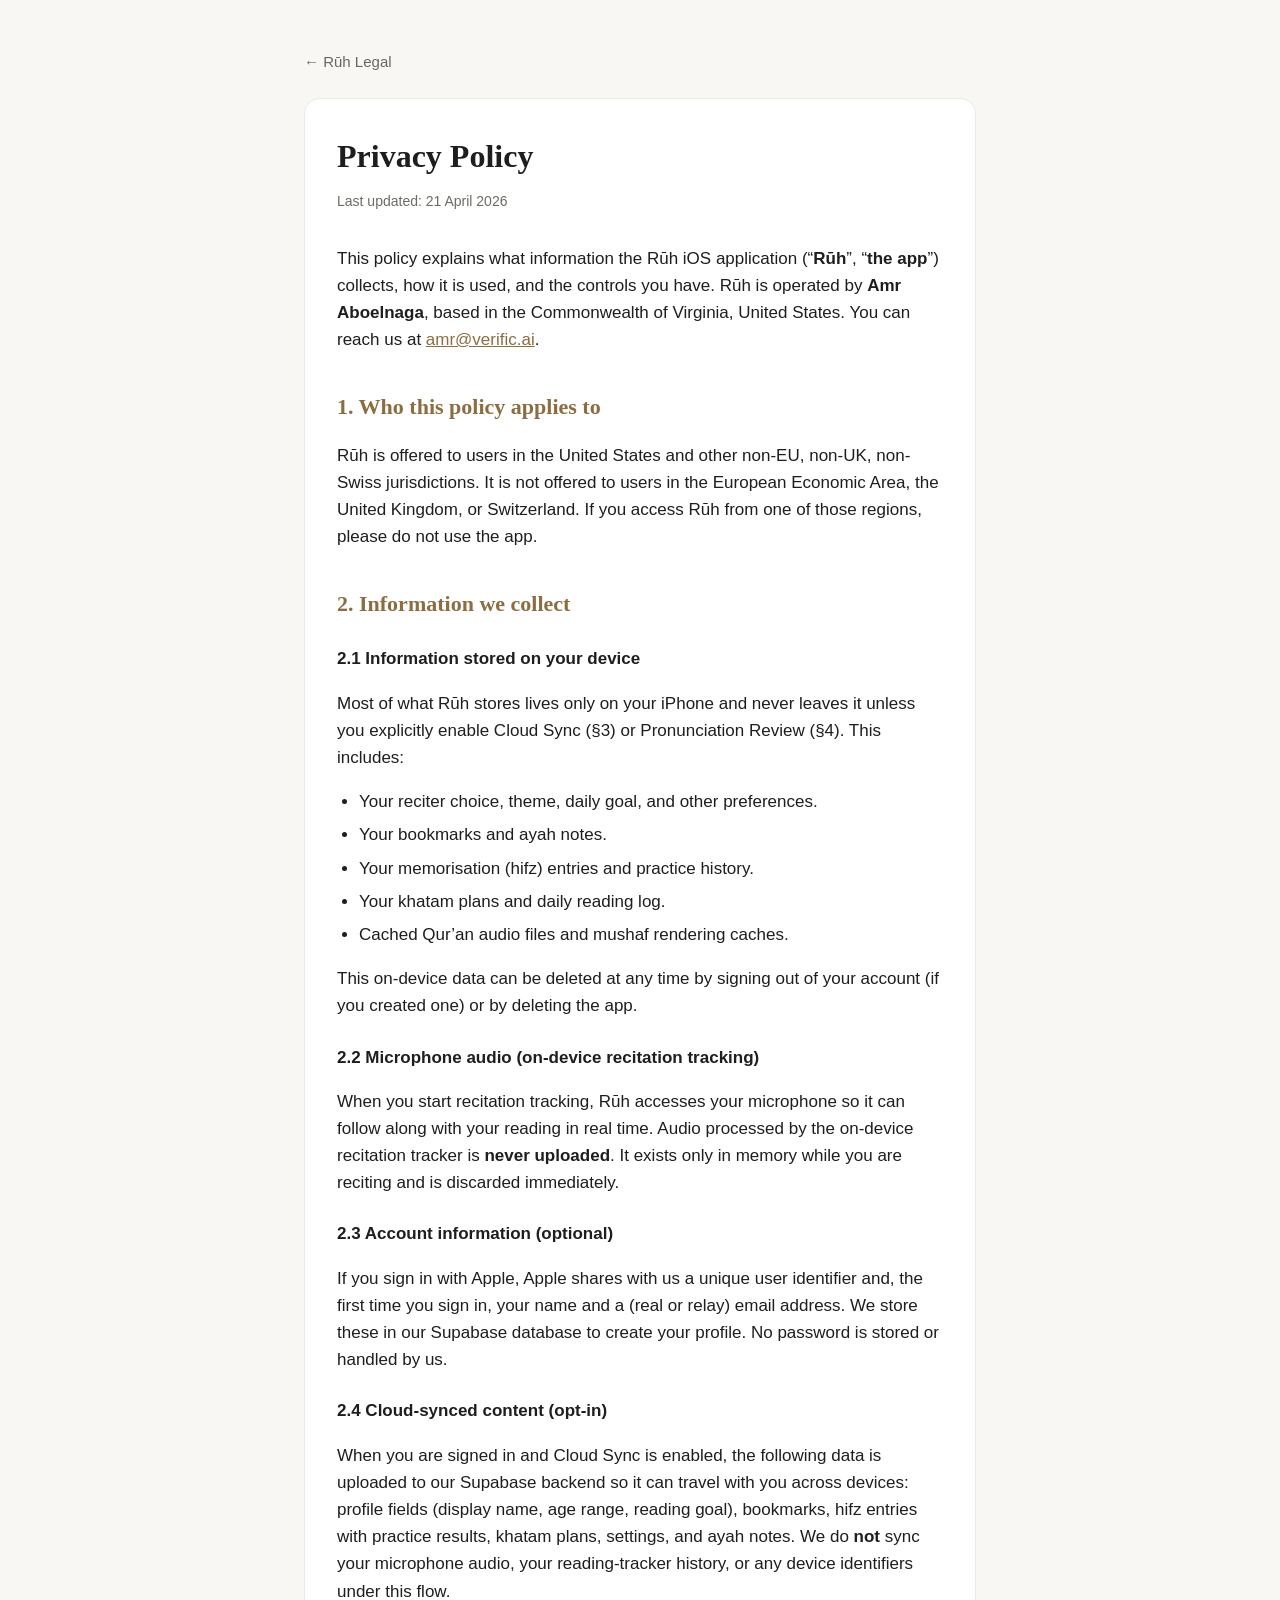
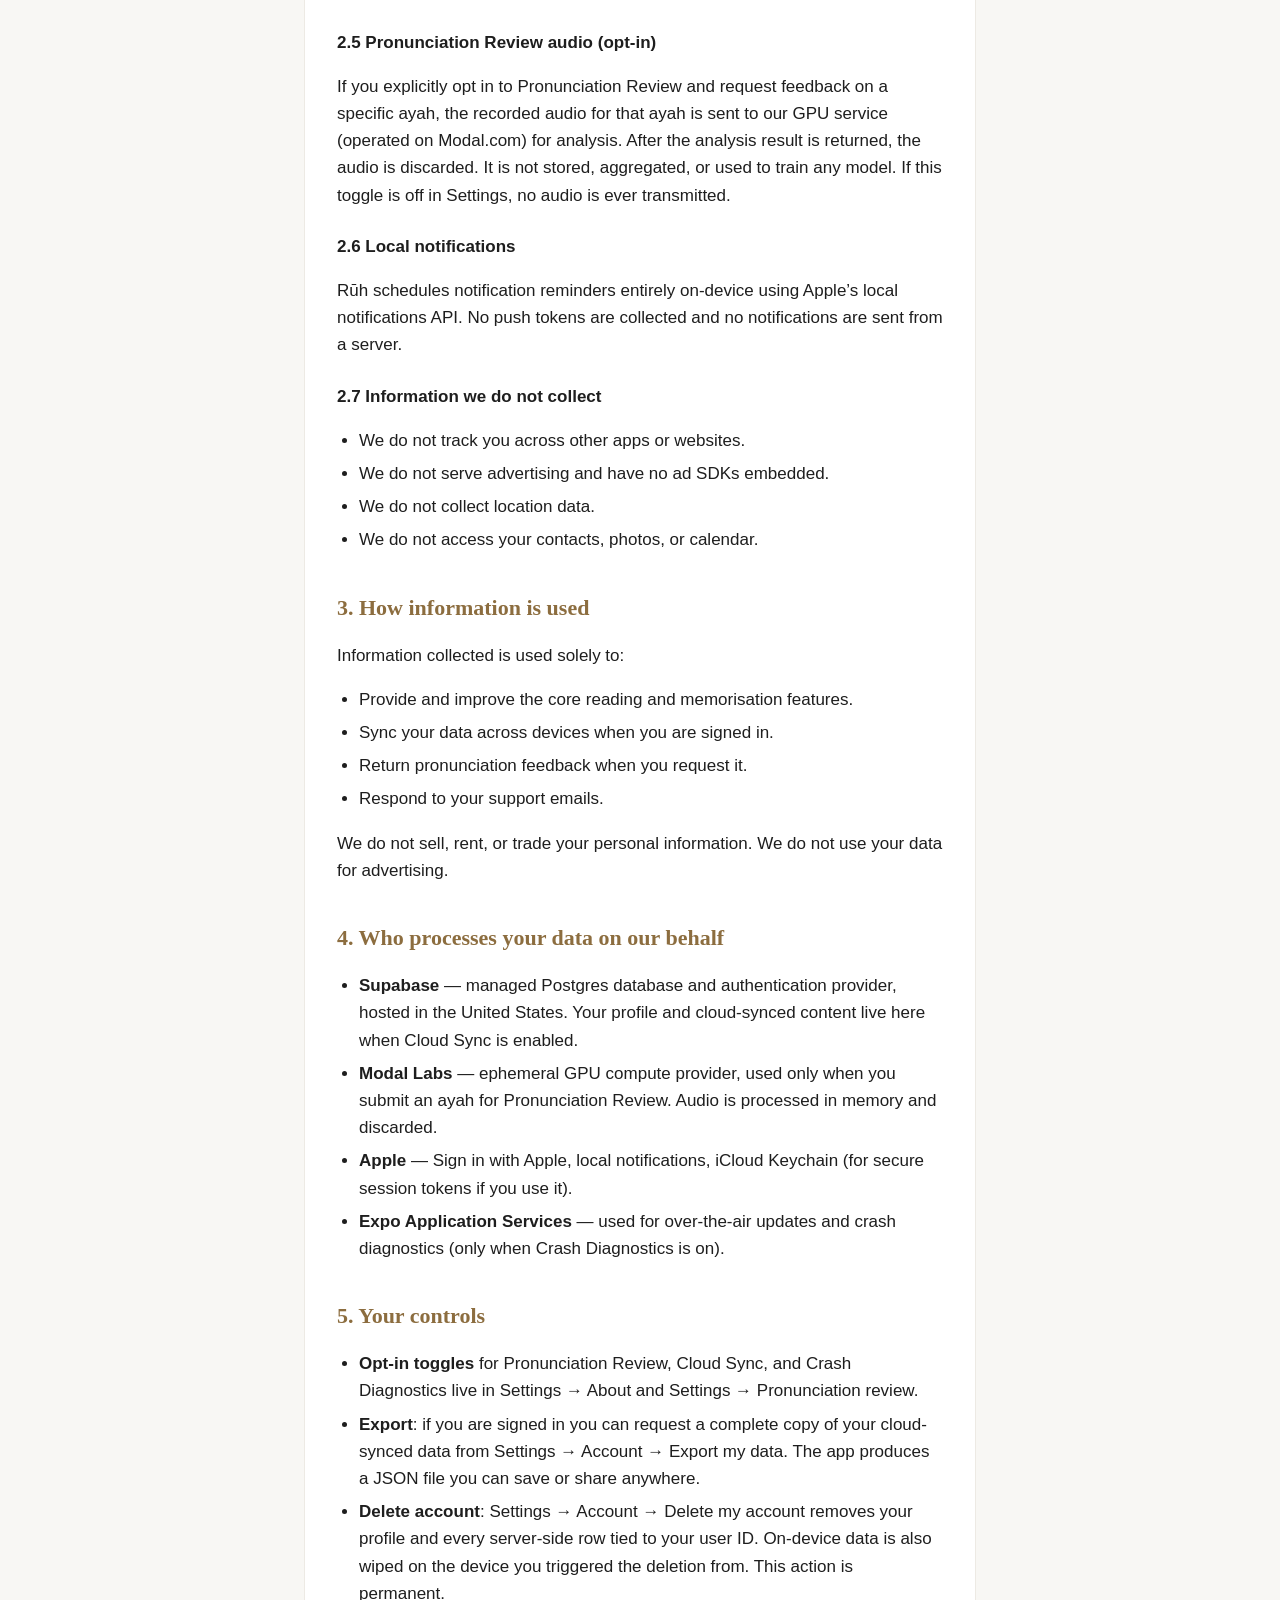
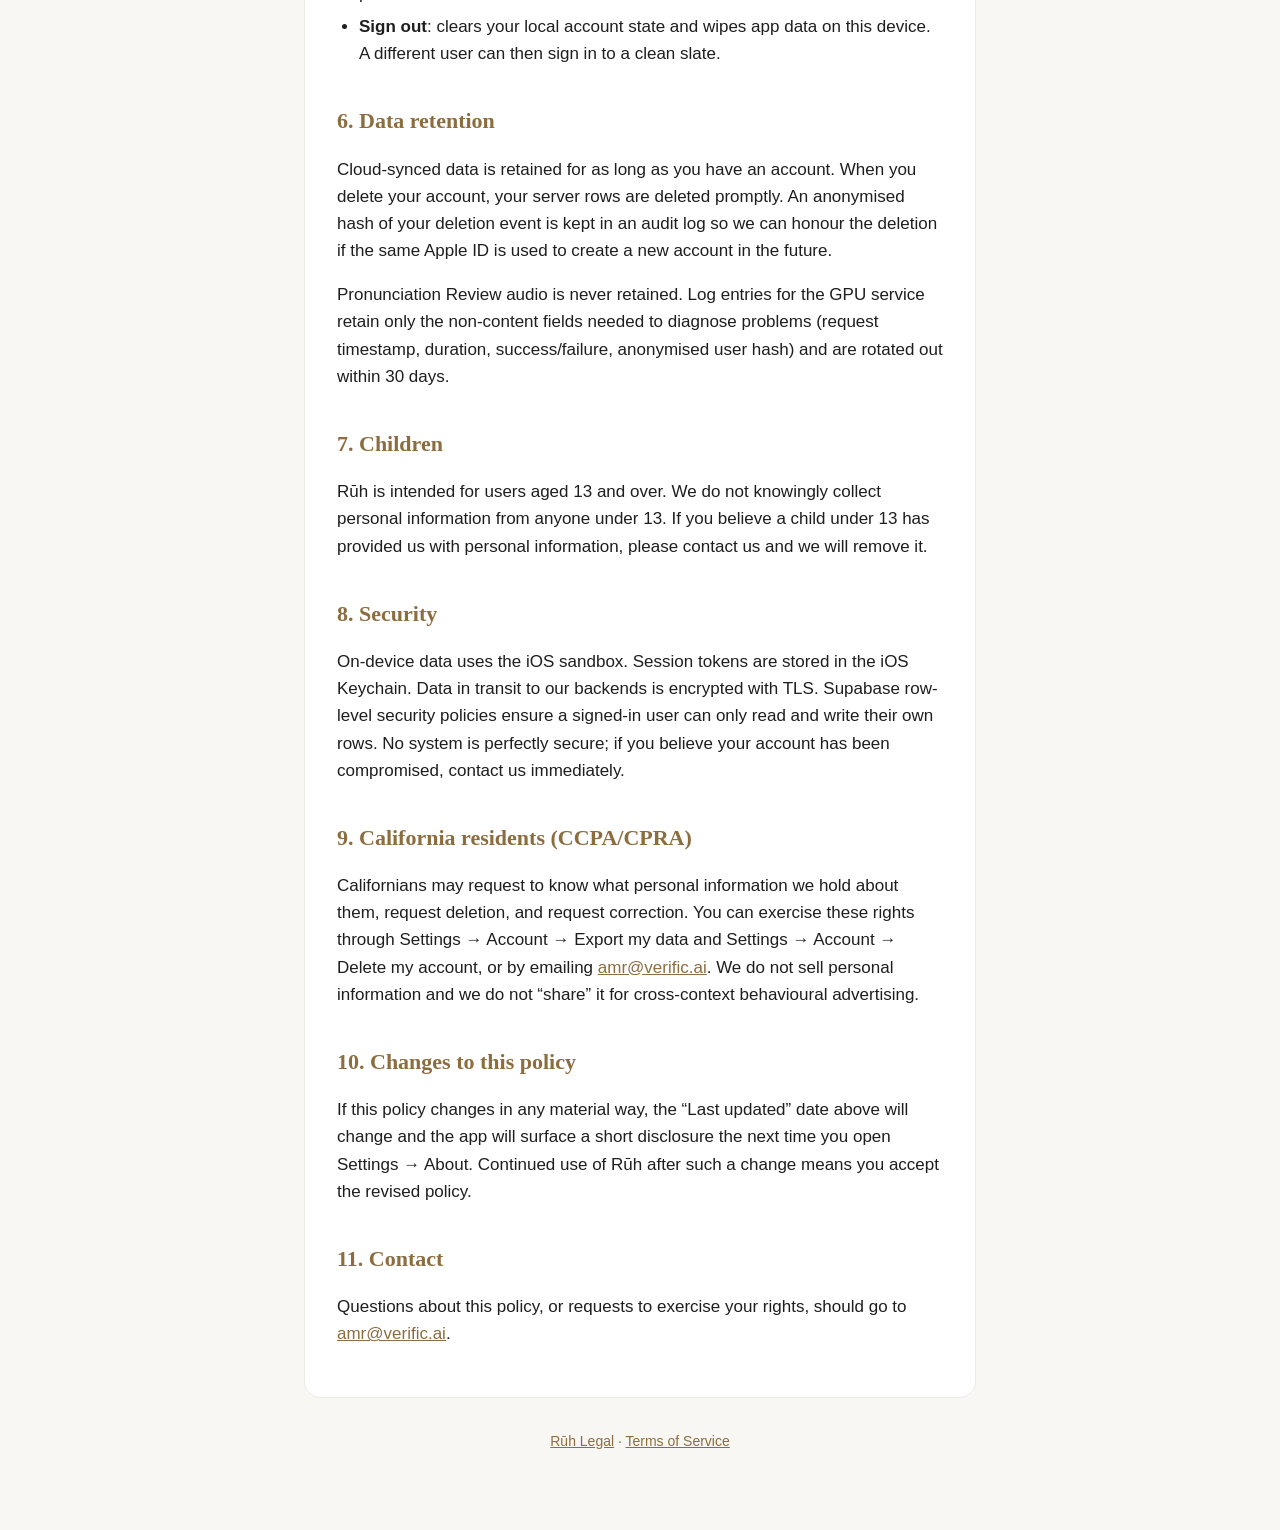
==== privacy.html @ 8d79bd01 "Initial legal pages for Rūh — privacy policy + terms of service" ====
<!DOCTYPE html>
<html lang="en">
<head>
  <meta charset="utf-8">
  <meta name="viewport" content="width=device-width, initial-scale=1">
  <title>Rūh — Privacy Policy</title>
  <link rel="stylesheet" href="style.css">
</head>
<body>
  <main class="wrap">
    <a class="back" href="index.html">&larr; Rūh Legal</a>
    <article>
      <h1>Privacy Policy</h1>
      <p class="meta">Last updated: 21 April 2026</p>

      <p>
        This policy explains what information the Rūh iOS application
        (&ldquo;<strong>Rūh</strong>&rdquo;, &ldquo;<strong>the app</strong>&rdquo;)
        collects, how it is used, and the controls you have. Rūh is operated by
        <strong>Amr Aboelnaga</strong>, based in the Commonwealth of Virginia,
        United States. You can reach us at
        <a href="mailto:amr@verific.ai">amr@verific.ai</a>.
      </p>

      <h2>1. Who this policy applies to</h2>
      <p>
        Rūh is offered to users in the United States and other non-EU,
        non-UK, non-Swiss jurisdictions. It is not offered to users in the
        European Economic Area, the United Kingdom, or Switzerland. If you
        access Rūh from one of those regions, please do not use the app.
      </p>

      <h2>2. Information we collect</h2>

      <h3>2.1 Information stored on your device</h3>
      <p>
        Most of what Rūh stores lives only on your iPhone and never leaves it
        unless you explicitly enable Cloud Sync (§3) or Pronunciation Review
        (§4). This includes:
      </p>
      <ul>
        <li>Your reciter choice, theme, daily goal, and other preferences.</li>
        <li>Your bookmarks and ayah notes.</li>
        <li>Your memorisation (hifz) entries and practice history.</li>
        <li>Your khatam plans and daily reading log.</li>
        <li>Cached Qur&rsquo;an audio files and mushaf rendering caches.</li>
      </ul>
      <p>
        This on-device data can be deleted at any time by signing out of your
        account (if you created one) or by deleting the app.
      </p>

      <h3>2.2 Microphone audio (on-device recitation tracking)</h3>
      <p>
        When you start recitation tracking, Rūh accesses your microphone so it
        can follow along with your reading in real time. Audio processed by the
        on-device recitation tracker is <strong>never uploaded</strong>. It
        exists only in memory while you are reciting and is discarded
        immediately.
      </p>

      <h3>2.3 Account information (optional)</h3>
      <p>
        If you sign in with Apple, Apple shares with us a unique user identifier
        and, the first time you sign in, your name and a (real or relay) email
        address. We store these in our Supabase database to create your profile.
        No password is stored or handled by us.
      </p>

      <h3>2.4 Cloud-synced content (opt-in)</h3>
      <p>
        When you are signed in and Cloud Sync is enabled, the following data
        is uploaded to our Supabase backend so it can travel with you across
        devices: profile fields (display name, age range, reading goal),
        bookmarks, hifz entries with practice results, khatam plans, settings,
        and ayah notes. We do <strong>not</strong> sync your microphone audio,
        your reading-tracker history, or any device identifiers under this
        flow.
      </p>

      <h3>2.5 Pronunciation Review audio (opt-in)</h3>
      <p>
        If you explicitly opt in to Pronunciation Review and request feedback
        on a specific ayah, the recorded audio for that ayah is sent to our
        GPU service (operated on Modal.com) for analysis. After the analysis
        result is returned, the audio is discarded. It is not stored,
        aggregated, or used to train any model. If this toggle is off in
        Settings, no audio is ever transmitted.
      </p>

      <h3>2.6 Local notifications</h3>
      <p>
        Rūh schedules notification reminders entirely on-device using Apple&rsquo;s
        local notifications API. No push tokens are collected and no
        notifications are sent from a server.
      </p>

      <h3>2.7 Information we do not collect</h3>
      <ul>
        <li>We do not track you across other apps or websites.</li>
        <li>We do not serve advertising and have no ad SDKs embedded.</li>
        <li>We do not collect location data.</li>
        <li>We do not access your contacts, photos, or calendar.</li>
      </ul>

      <h2>3. How information is used</h2>
      <p>Information collected is used solely to:</p>
      <ul>
        <li>Provide and improve the core reading and memorisation features.</li>
        <li>Sync your data across devices when you are signed in.</li>
        <li>Return pronunciation feedback when you request it.</li>
        <li>Respond to your support emails.</li>
      </ul>
      <p>
        We do not sell, rent, or trade your personal information. We do not
        use your data for advertising.
      </p>

      <h2>4. Who processes your data on our behalf</h2>
      <ul>
        <li>
          <strong>Supabase</strong> — managed Postgres database and
          authentication provider, hosted in the United States. Your profile
          and cloud-synced content live here when Cloud Sync is enabled.
        </li>
        <li>
          <strong>Modal Labs</strong> — ephemeral GPU compute provider, used
          only when you submit an ayah for Pronunciation Review. Audio is
          processed in memory and discarded.
        </li>
        <li>
          <strong>Apple</strong> — Sign in with Apple, local notifications,
          iCloud Keychain (for secure session tokens if you use it).
        </li>
        <li>
          <strong>Expo Application Services</strong> — used for over-the-air
          updates and crash diagnostics (only when Crash Diagnostics is on).
        </li>
      </ul>

      <h2>5. Your controls</h2>
      <ul>
        <li>
          <strong>Opt-in toggles</strong> for Pronunciation Review, Cloud Sync,
          and Crash Diagnostics live in Settings &rarr; About and Settings
          &rarr; Pronunciation review.
        </li>
        <li>
          <strong>Export</strong>: if you are signed in you can request a
          complete copy of your cloud-synced data from Settings &rarr; Account
          &rarr; Export my data. The app produces a JSON file you can save or
          share anywhere.
        </li>
        <li>
          <strong>Delete account</strong>: Settings &rarr; Account &rarr; Delete
          my account removes your profile and every server-side row tied to
          your user ID. On-device data is also wiped on the device you triggered
          the deletion from. This action is permanent.
        </li>
        <li>
          <strong>Sign out</strong>: clears your local account state and wipes
          app data on this device. A different user can then sign in to a
          clean slate.
        </li>
      </ul>

      <h2>6. Data retention</h2>
      <p>
        Cloud-synced data is retained for as long as you have an account. When
        you delete your account, your server rows are deleted promptly. An
        anonymised hash of your deletion event is kept in an audit log so we
        can honour the deletion if the same Apple ID is used to create a new
        account in the future.
      </p>
      <p>
        Pronunciation Review audio is never retained. Log entries for the GPU
        service retain only the non-content fields needed to diagnose
        problems (request timestamp, duration, success/failure, anonymised
        user hash) and are rotated out within 30 days.
      </p>

      <h2>7. Children</h2>
      <p>
        Rūh is intended for users aged 13 and over. We do not knowingly
        collect personal information from anyone under 13. If you believe a
        child under 13 has provided us with personal information, please
        contact us and we will remove it.
      </p>

      <h2>8. Security</h2>
      <p>
        On-device data uses the iOS sandbox. Session tokens are stored in the
        iOS Keychain. Data in transit to our backends is encrypted with TLS.
        Supabase row-level security policies ensure a signed-in user can only
        read and write their own rows. No system is perfectly secure; if you
        believe your account has been compromised, contact us immediately.
      </p>

      <h2>9. California residents (CCPA/CPRA)</h2>
      <p>
        Californians may request to know what personal information we hold
        about them, request deletion, and request correction. You can exercise
        these rights through Settings &rarr; Account &rarr; Export my data
        and Settings &rarr; Account &rarr; Delete my account, or by emailing
        <a href="mailto:amr@verific.ai">amr@verific.ai</a>. We do not sell
        personal information and we do not &ldquo;share&rdquo; it for
        cross-context behavioural advertising.
      </p>

      <h2>10. Changes to this policy</h2>
      <p>
        If this policy changes in any material way, the &ldquo;Last updated&rdquo;
        date above will change and the app will surface a short disclosure the
        next time you open Settings &rarr; About. Continued use of Rūh after
        such a change means you accept the revised policy.
      </p>

      <h2>11. Contact</h2>
      <p>
        Questions about this policy, or requests to exercise your rights,
        should go to <a href="mailto:amr@verific.ai">amr@verific.ai</a>.
      </p>
    </article>

    <footer>
      <p><a href="index.html">Rūh Legal</a> &middot; <a href="terms.html">Terms of Service</a></p>
    </footer>
  </main>
</body>
</html>
---- style.css ----
/* Rūh legal pages — matches the in-app warm cream/gold palette */
:root {
  --bg: #F8F7F4;
  --card: #FFFFFF;
  --surface: #F5F2ED;
  --line: #EDEAE4;
  --text: #1E1E1E;
  --text-secondary: #6B6560;
  --text-tertiary: #6E6B63;
  --accent: #C8A87E;
  --accent-dark: #8C6D3F;
  --accent-surface: #F3EDE3;
  --radius: 16px;
  --radius-sm: 10px;
  --max-w: 720px;
}

@media (prefers-color-scheme: dark) {
  :root {
    --bg: #0A0A0A;
    --card: #141414;
    --surface: #181818;
    --line: #242424;
    --text: #D5D0C8;
    --text-secondary: #A3A09A;
    --text-tertiary: #858380;
    --accent: #C8A87E;
    --accent-dark: #D4BC90;
    --accent-surface: #1A1A18;
  }
}

* { box-sizing: border-box; }
html, body {
  margin: 0;
  padding: 0;
  background: var(--bg);
  color: var(--text);
  font-family: -apple-system, BlinkMacSystemFont, "Segoe UI", Helvetica, Arial, sans-serif;
  font-size: 17px;
  line-height: 1.6;
  -webkit-font-smoothing: antialiased;
}

.wrap {
  max-width: var(--max-w);
  margin: 0 auto;
  padding: 48px 24px 64px;
}

/* ---- Brand header (landing page) ---- */
.brand {
  text-align: center;
  margin-bottom: 48px;
}
.brand .mark {
  font-size: 64px;
  color: var(--accent-dark);
  margin-bottom: 8px;
  line-height: 1;
}
.brand h1 {
  font-family: Georgia, "Times New Roman", serif;
  font-size: 40px;
  margin: 0 0 8px;
  letter-spacing: 0.5px;
  color: var(--text);
}
.brand .tag {
  color: var(--text-secondary);
  margin: 0;
  font-style: italic;
}

/* ---- Landing cards ---- */
.links {
  display: grid;
  gap: 16px;
  margin-bottom: 48px;
}
.card {
  display: block;
  background: var(--card);
  border: 1px solid var(--line);
  border-radius: var(--radius);
  padding: 24px;
  text-decoration: none;
  color: inherit;
  transition: transform 0.15s ease, border-color 0.15s ease;
}
.card:hover {
  border-color: var(--accent);
  transform: translateY(-1px);
}
.card h2 {
  margin: 0 0 4px;
  font-family: Georgia, serif;
  font-size: 22px;
  color: var(--accent-dark);
}
.card p {
  margin: 0;
  color: var(--text-secondary);
}

/* ---- Article (privacy / terms pages) ---- */
article {
  background: var(--card);
  border: 1px solid var(--line);
  border-radius: var(--radius);
  padding: 32px;
}
article h1 {
  font-family: Georgia, serif;
  font-size: 32px;
  margin: 0 0 8px;
  color: var(--text);
}
article .meta {
  color: var(--text-tertiary);
  font-size: 14px;
  margin: 0 0 32px;
}
article h2 {
  font-family: Georgia, serif;
  font-size: 22px;
  color: var(--accent-dark);
  margin: 36px 0 12px;
}
article h3 {
  font-size: 17px;
  color: var(--text);
  margin: 24px 0 8px;
}
article p, article li {
  color: var(--text);
}
article p + p { margin-top: 14px; }
article ul {
  padding-left: 22px;
}
article li {
  margin: 6px 0;
}
article a {
  color: var(--accent-dark);
}
article code {
  background: var(--surface);
  padding: 2px 6px;
  border-radius: 4px;
  font-size: 15px;
  font-family: "SF Mono", Menlo, Consolas, monospace;
}

/* ---- Footer ---- */
footer {
  text-align: center;
  margin-top: 32px;
  color: var(--text-tertiary);
  font-size: 14px;
}
footer a {
  color: var(--accent-dark);
}

.back {
  display: inline-block;
  color: var(--text-secondary);
  text-decoration: none;
  margin-bottom: 24px;
  font-size: 15px;
}
.back:hover { color: var(--accent-dark); }
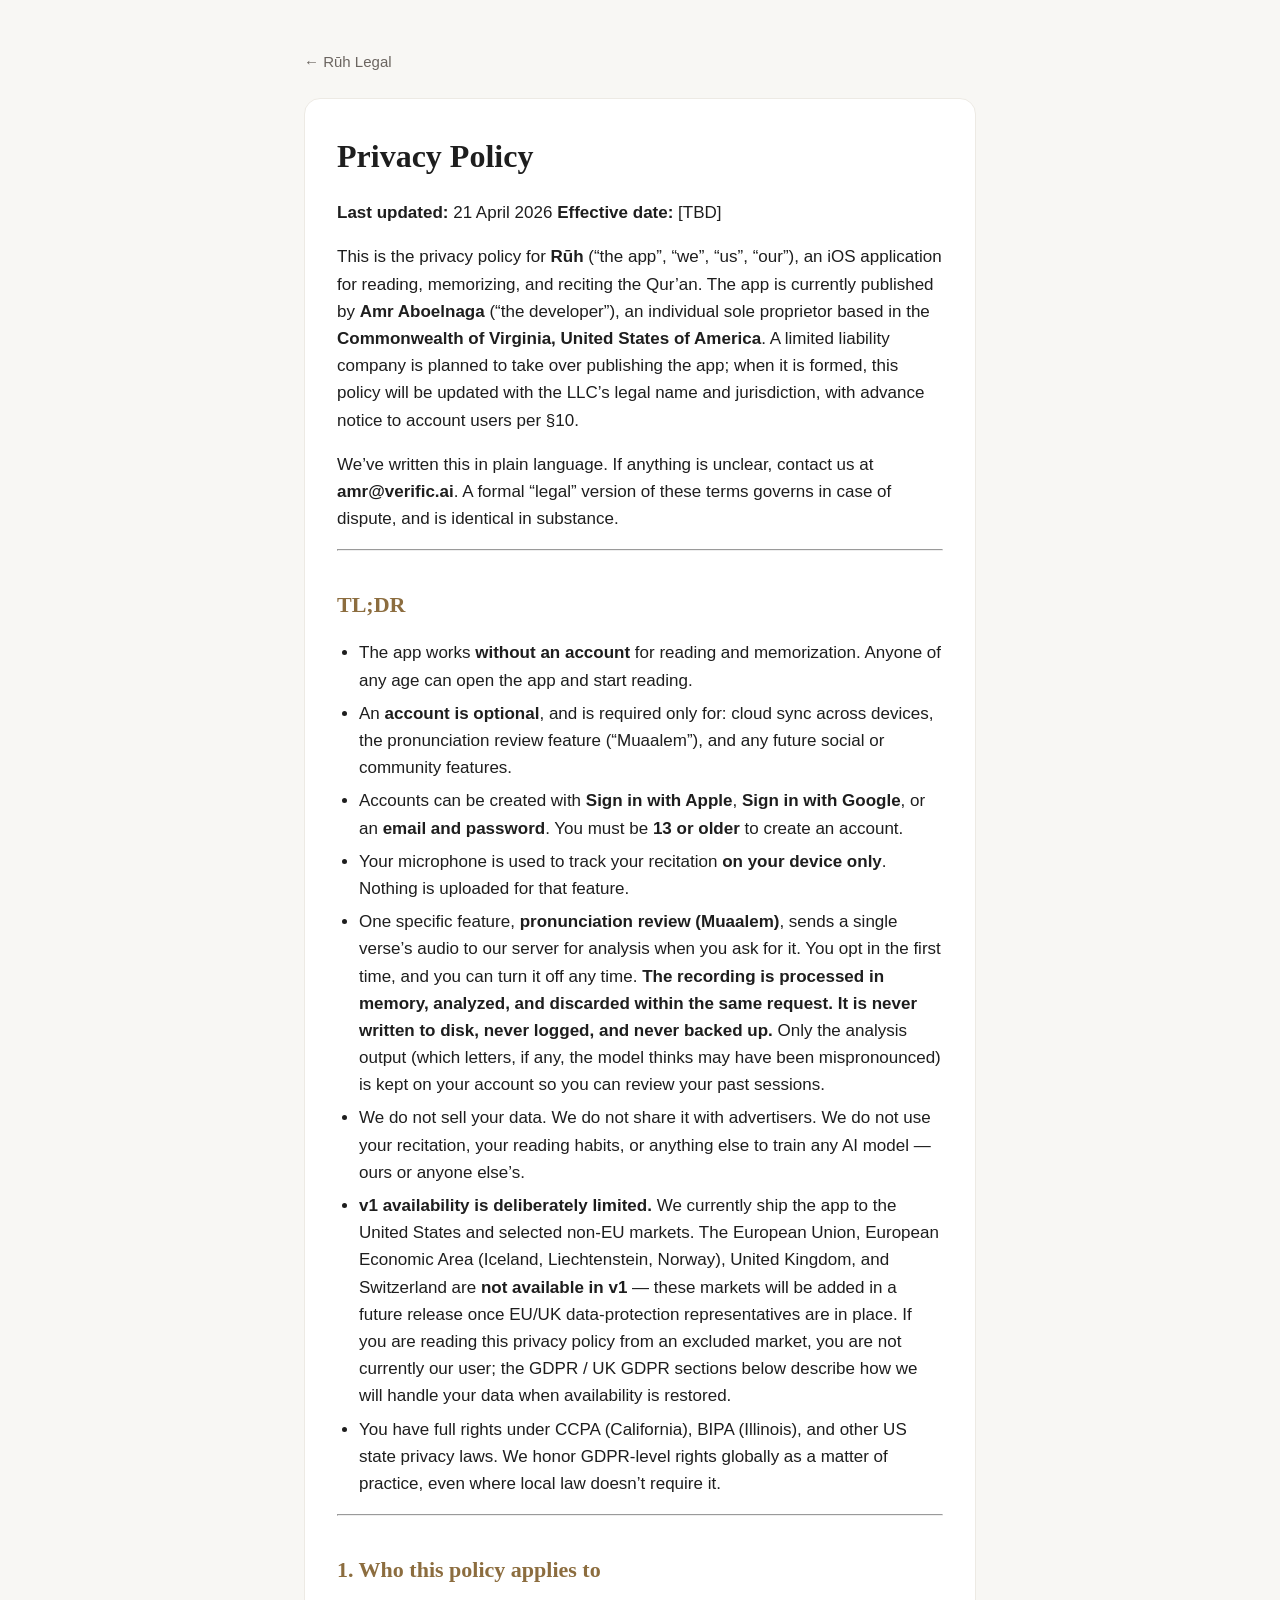
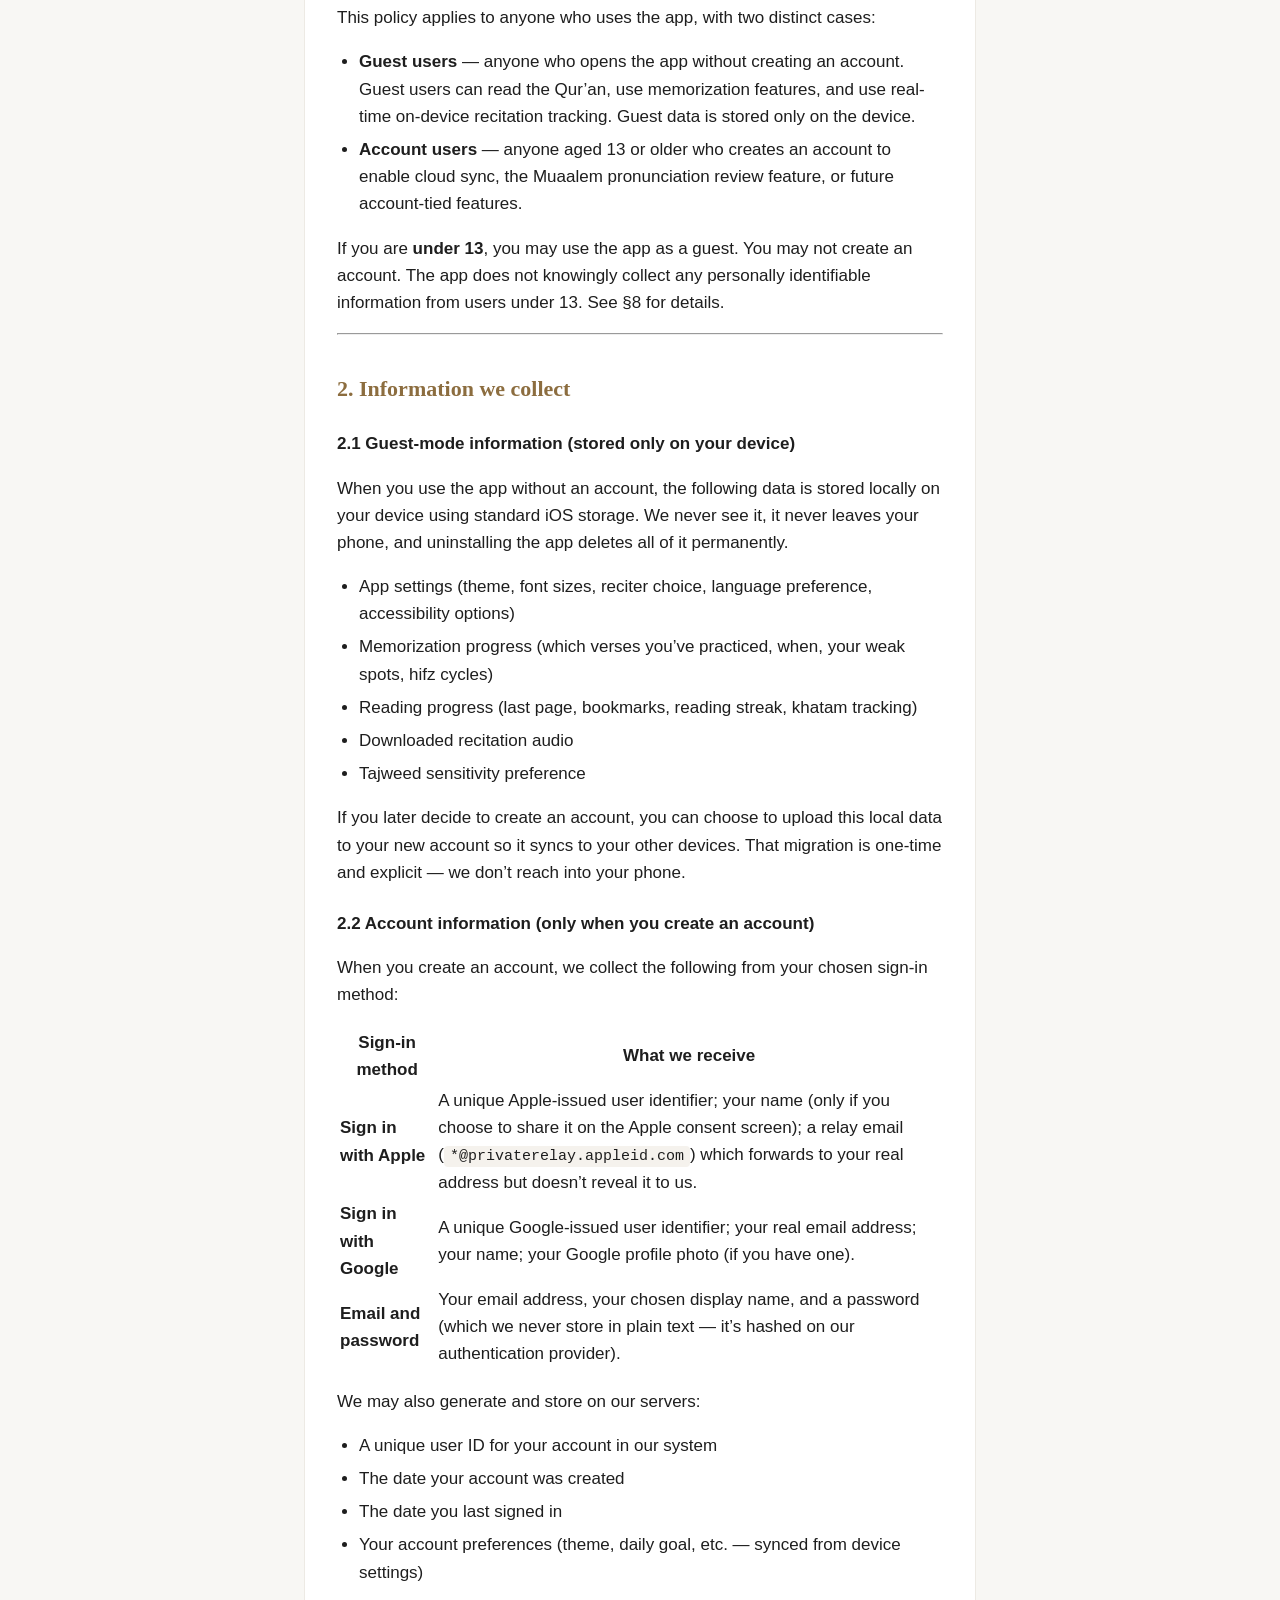
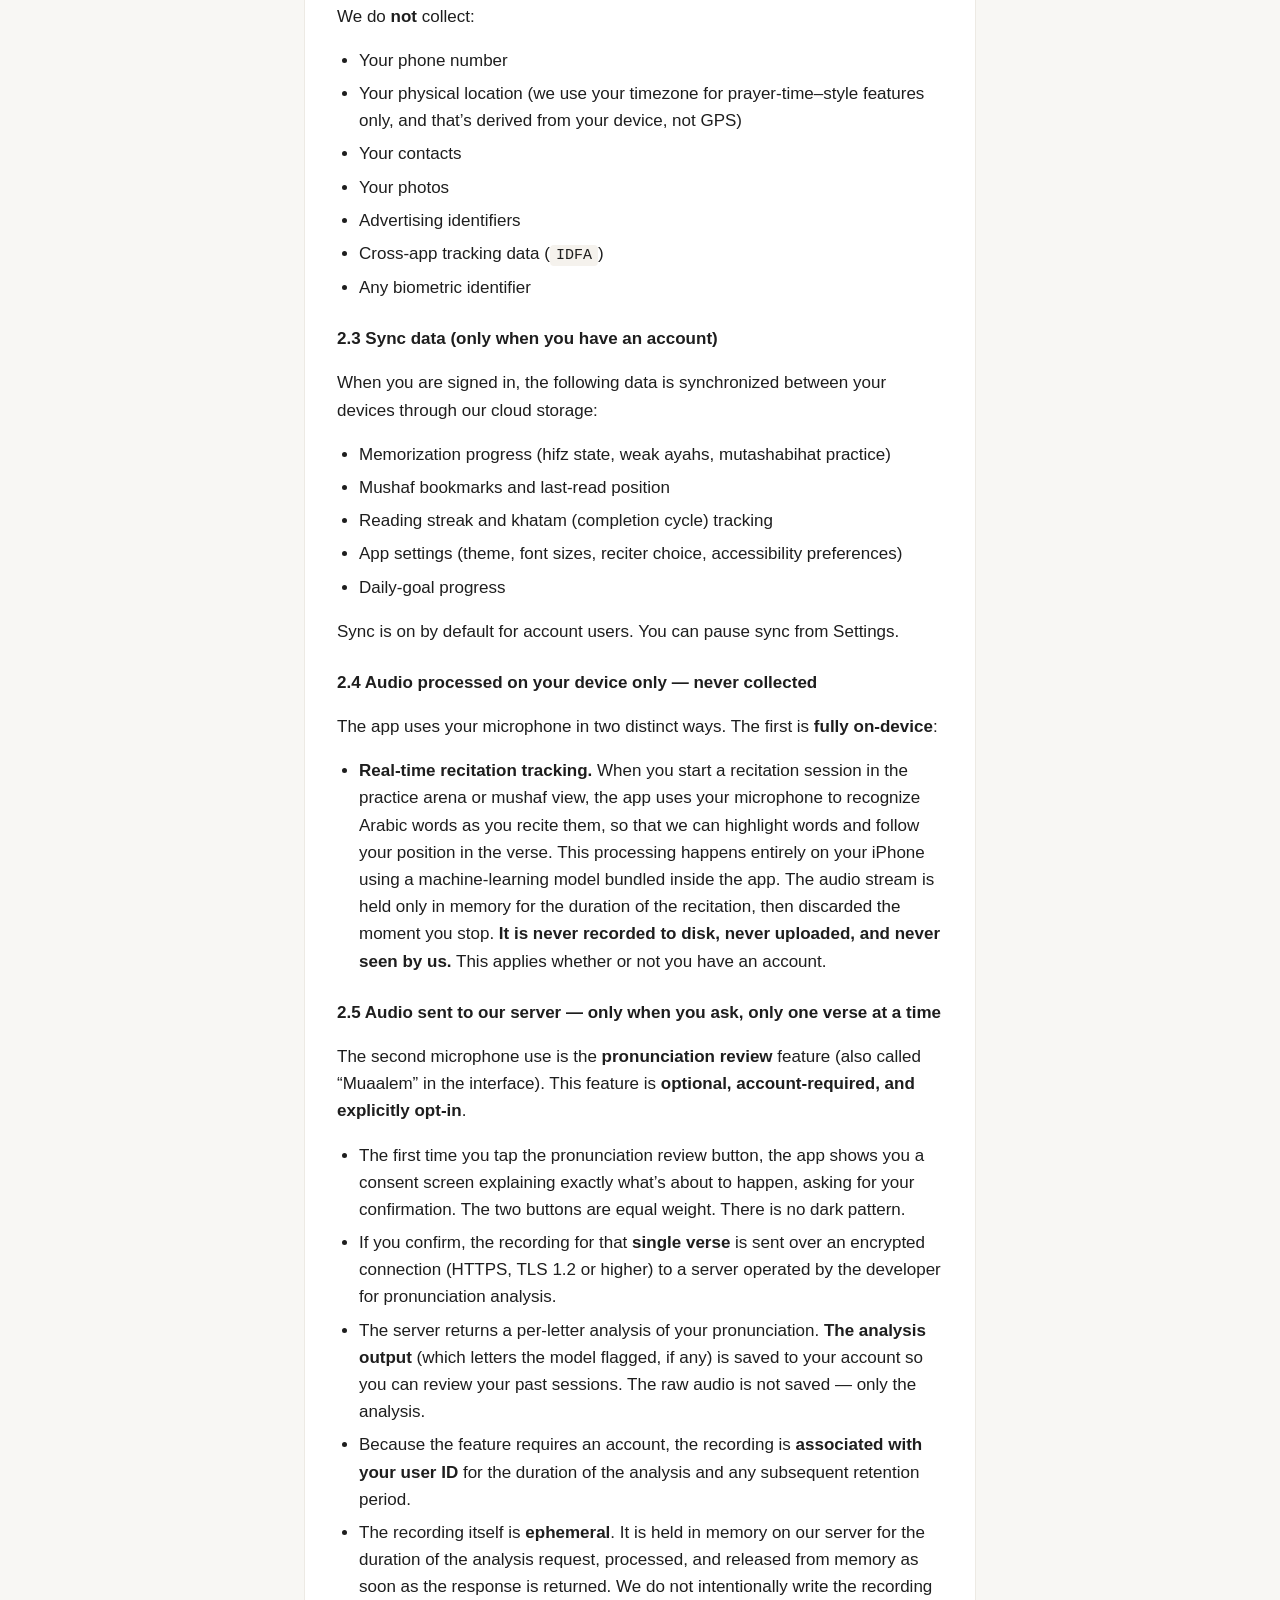
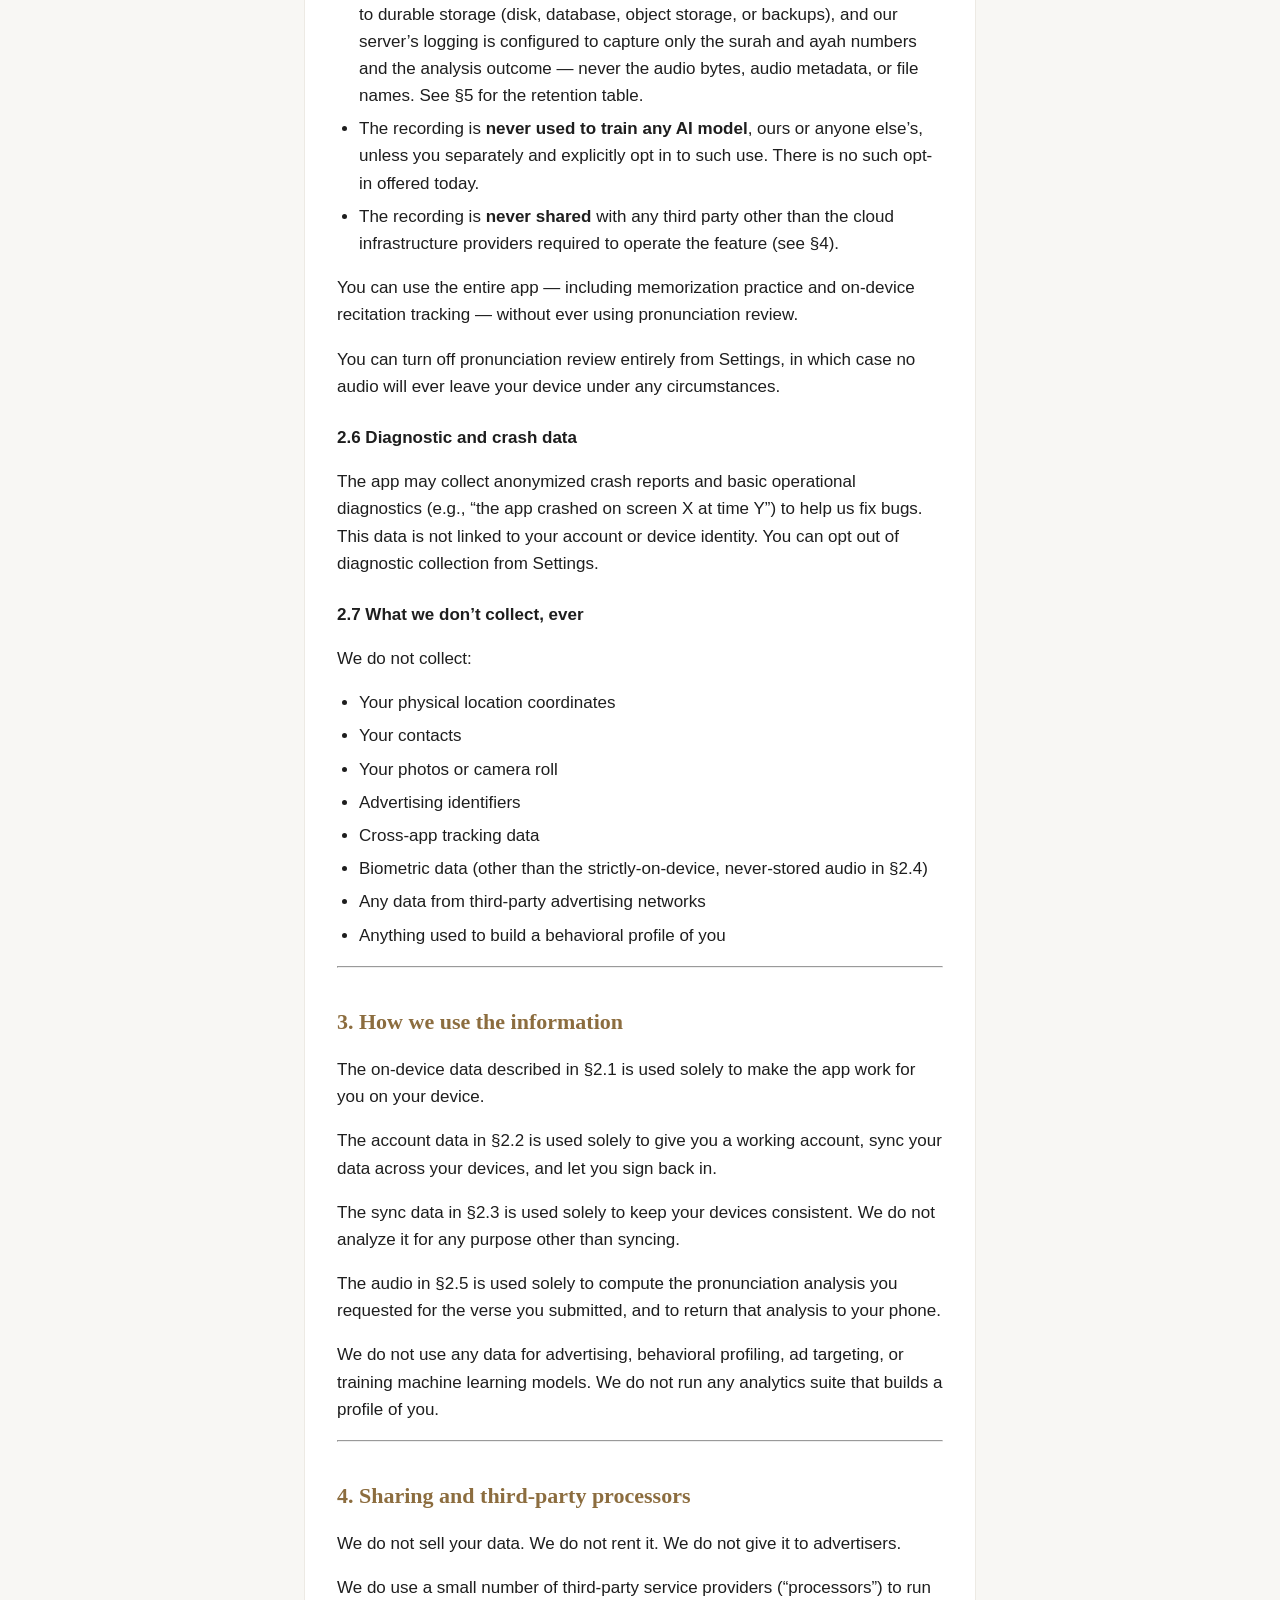
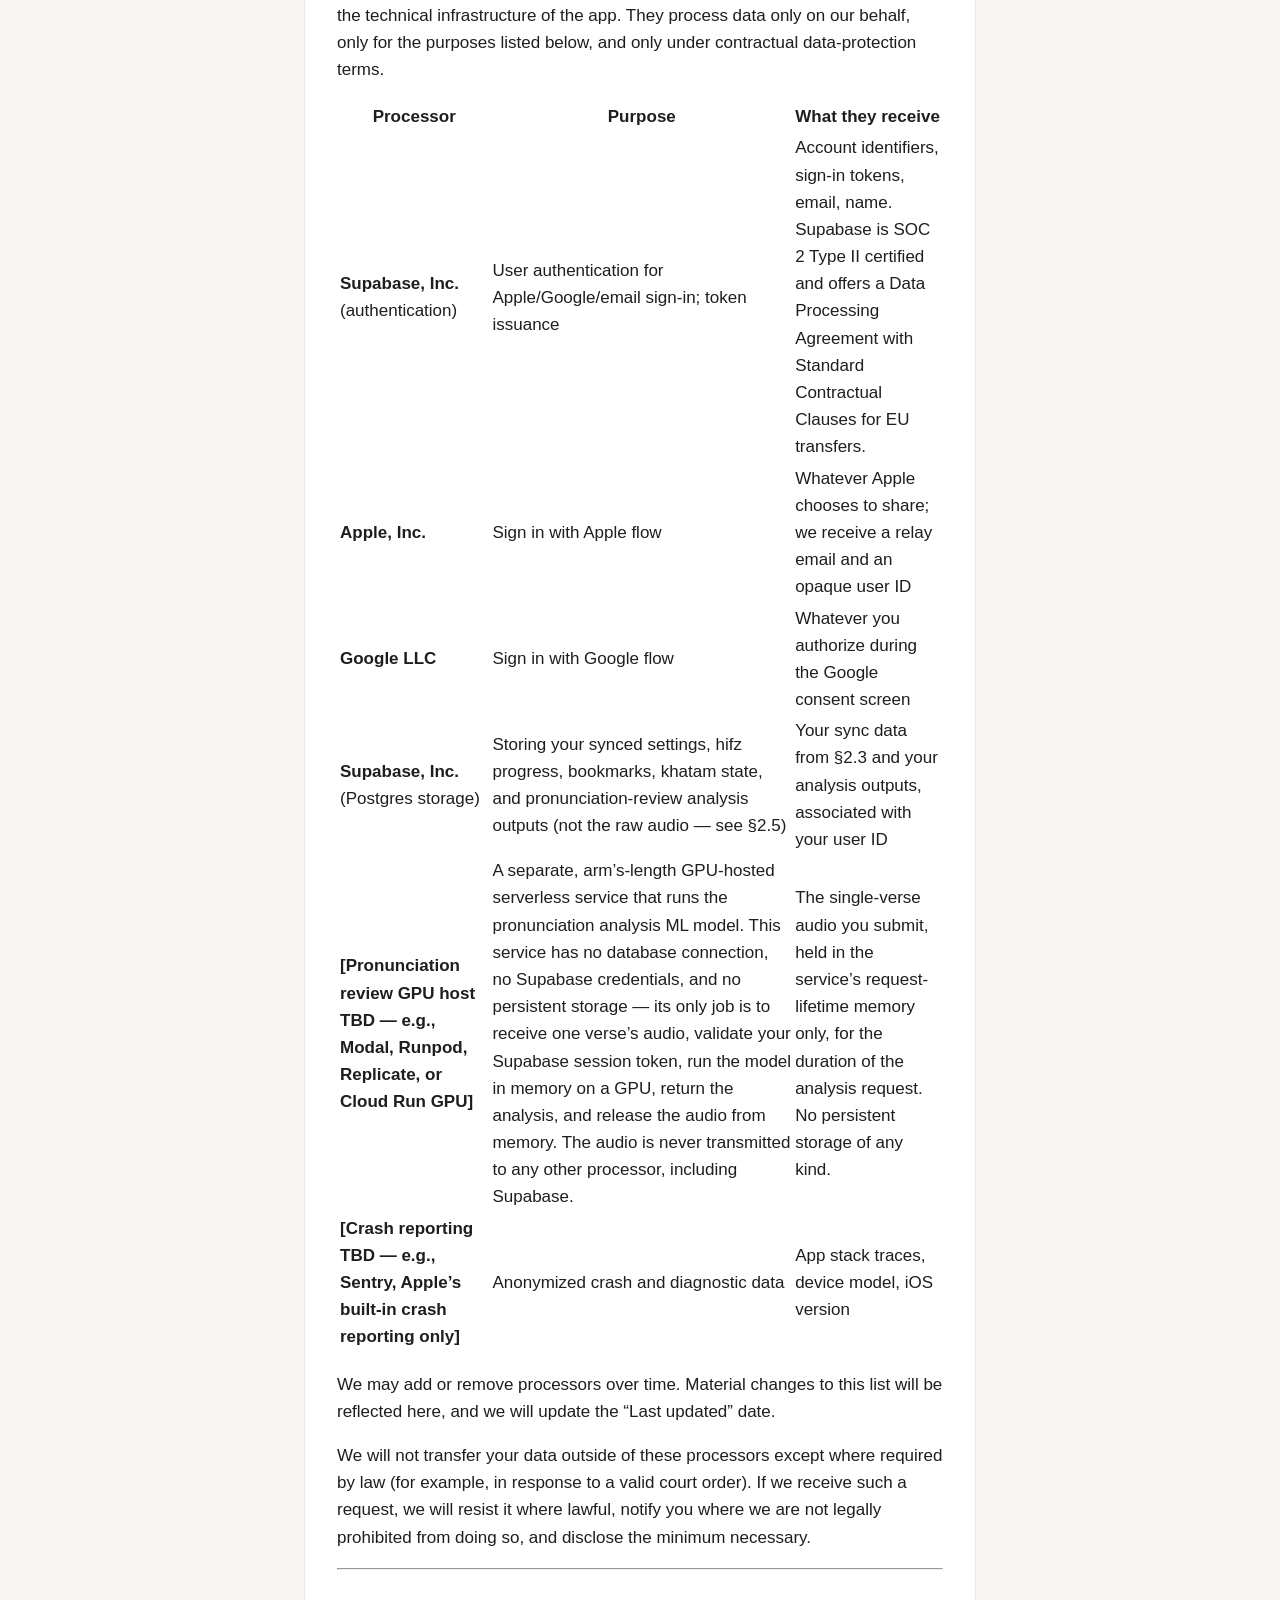
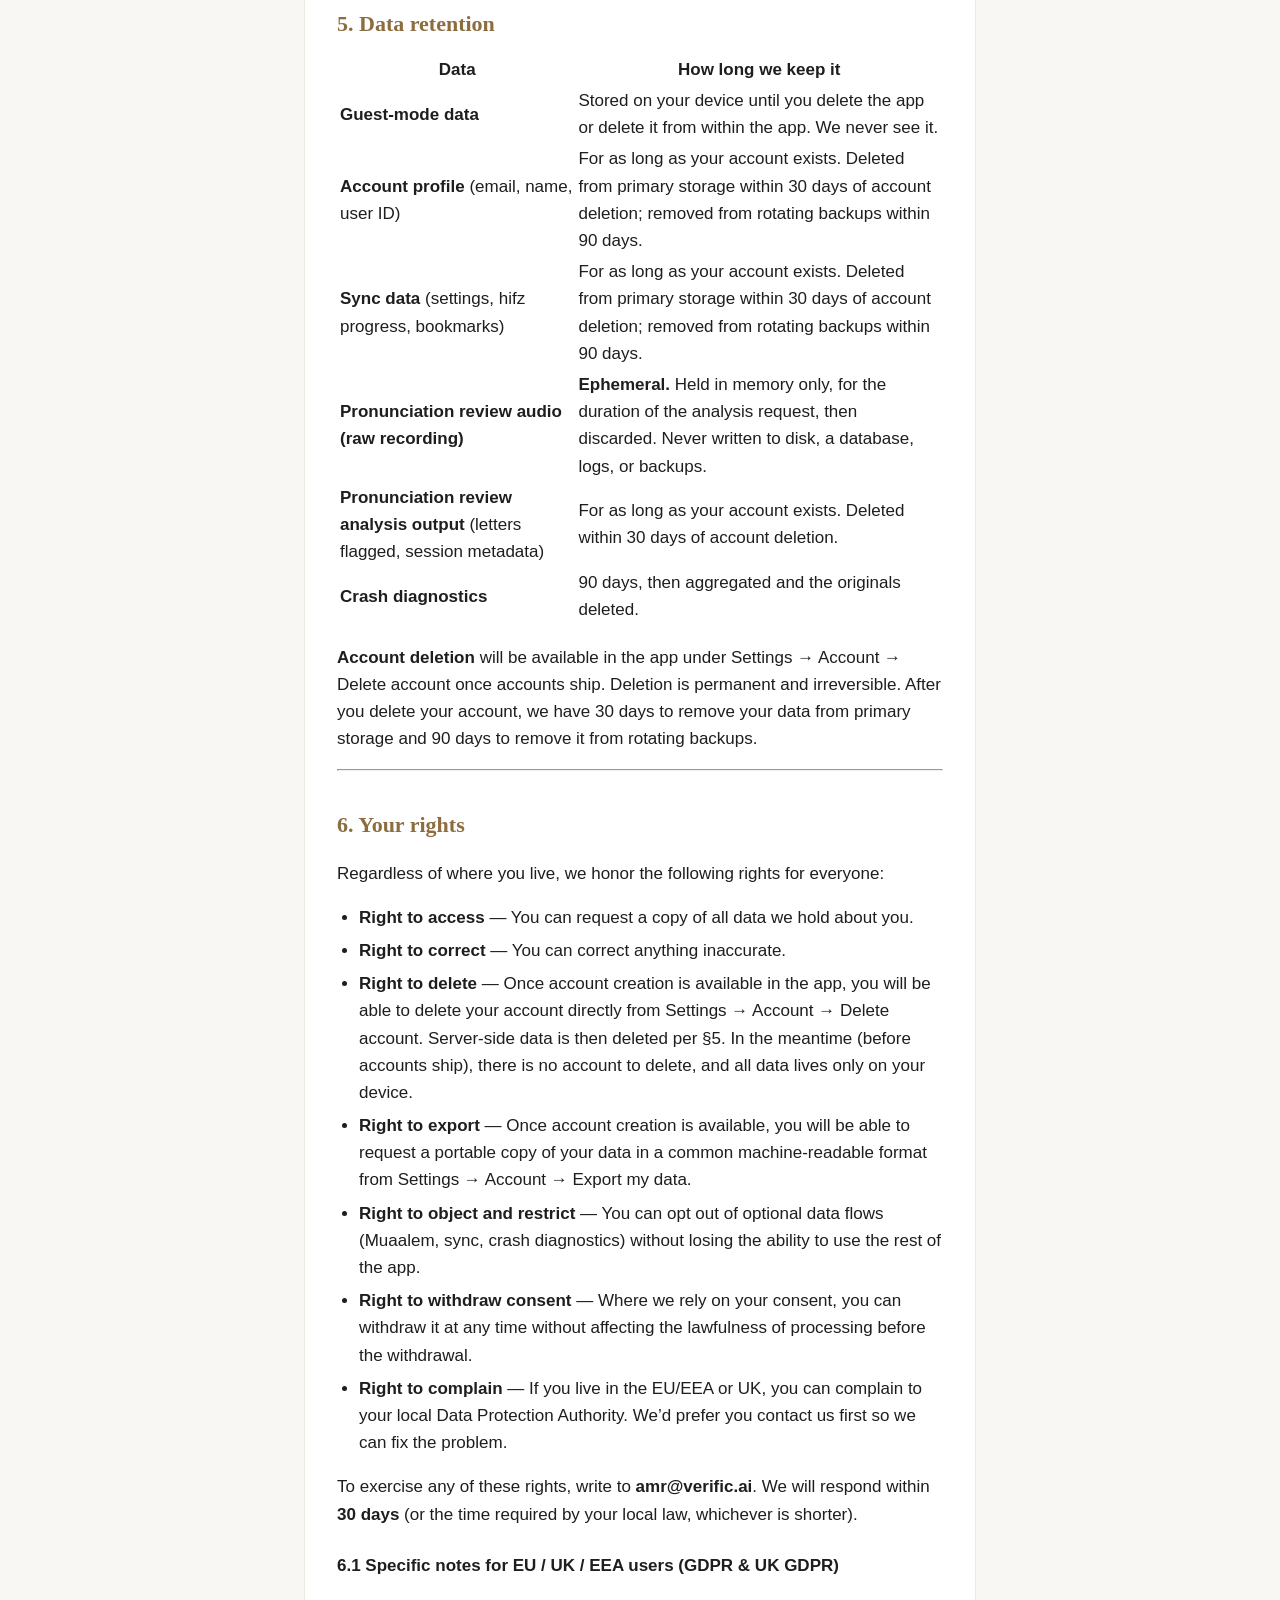
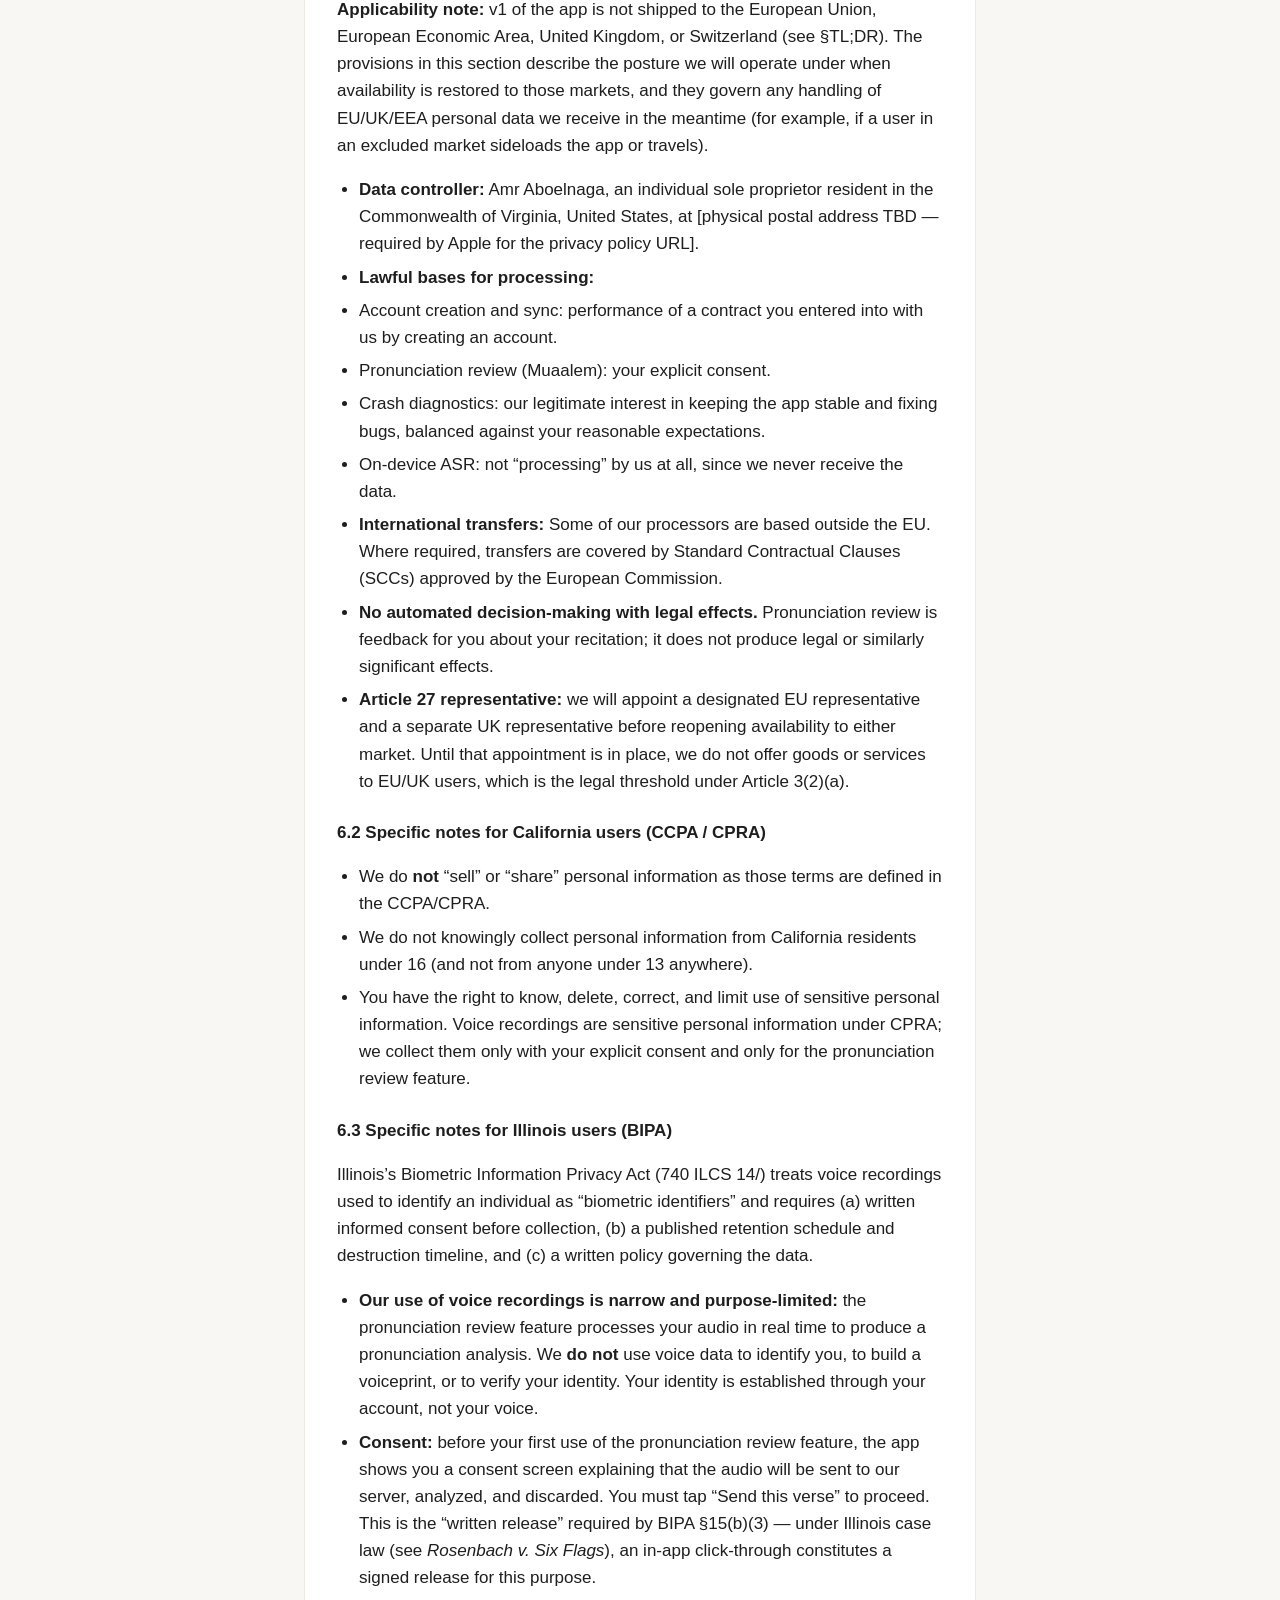
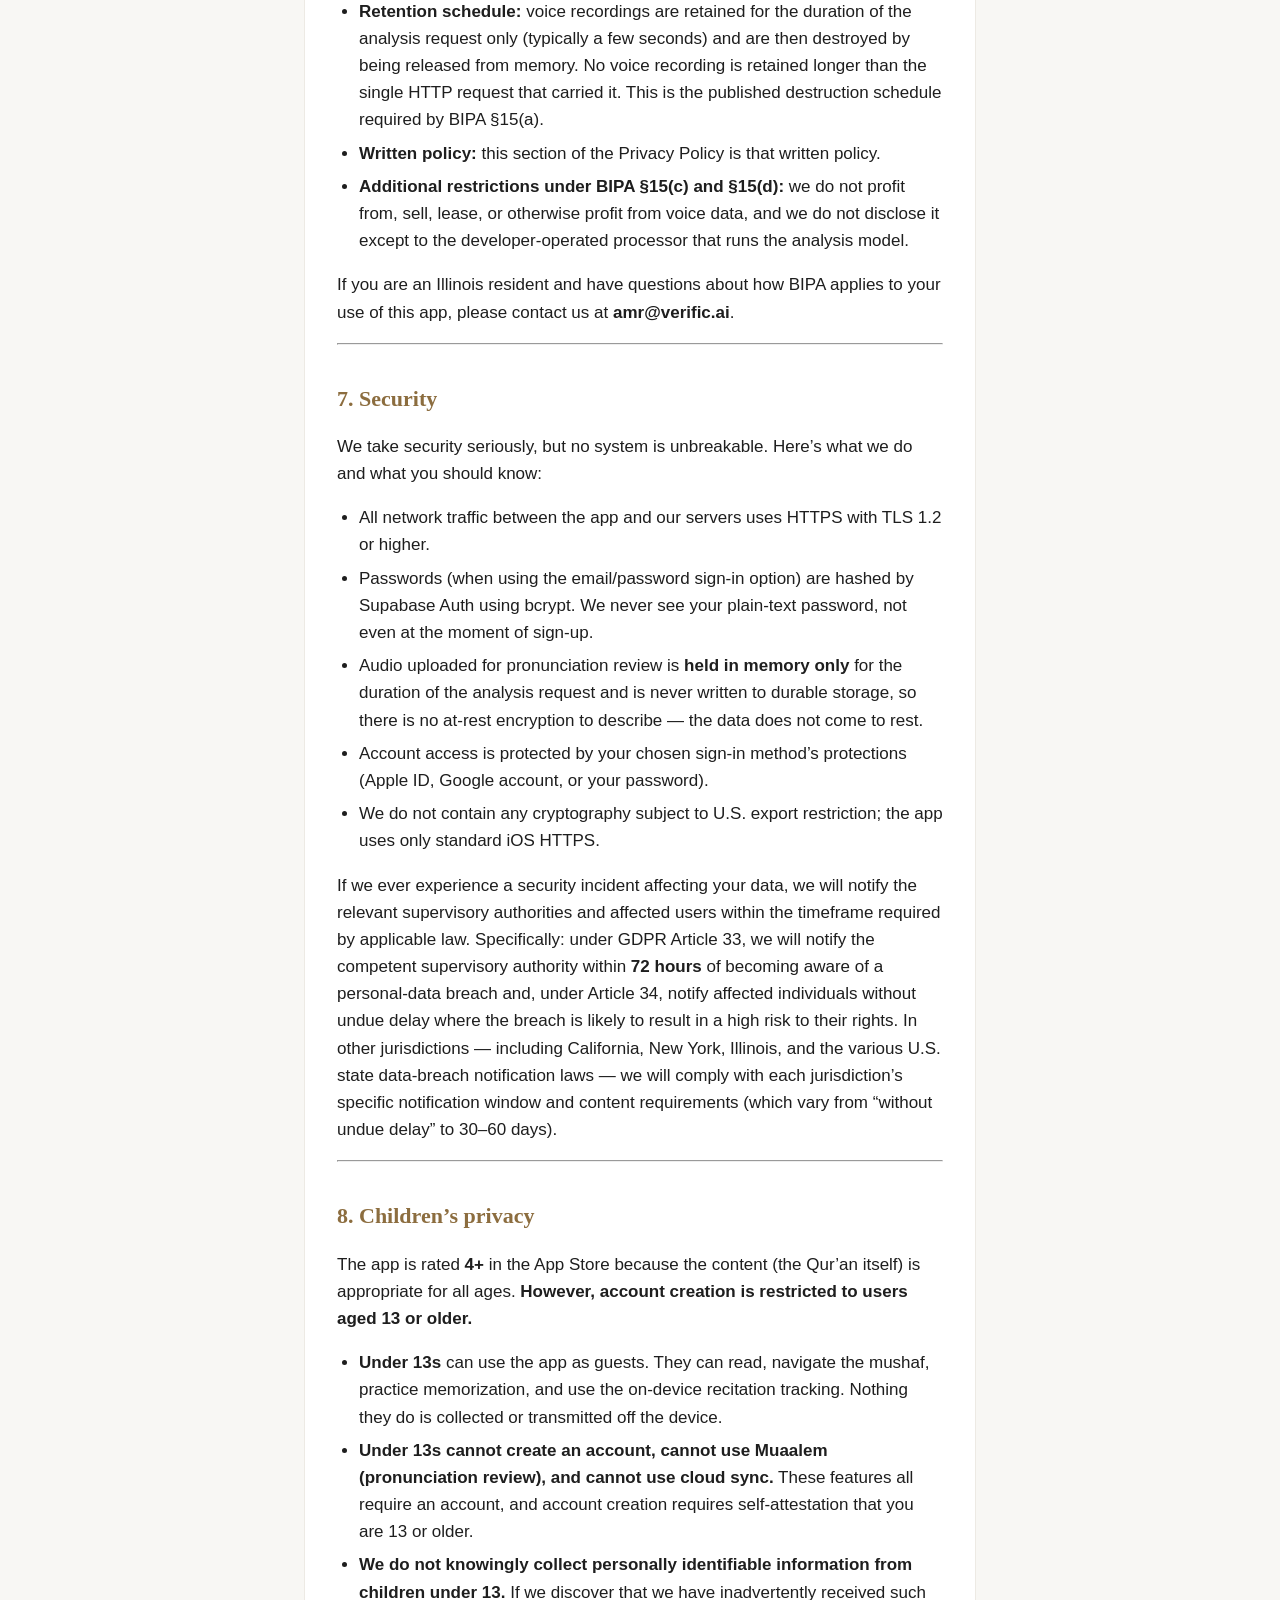
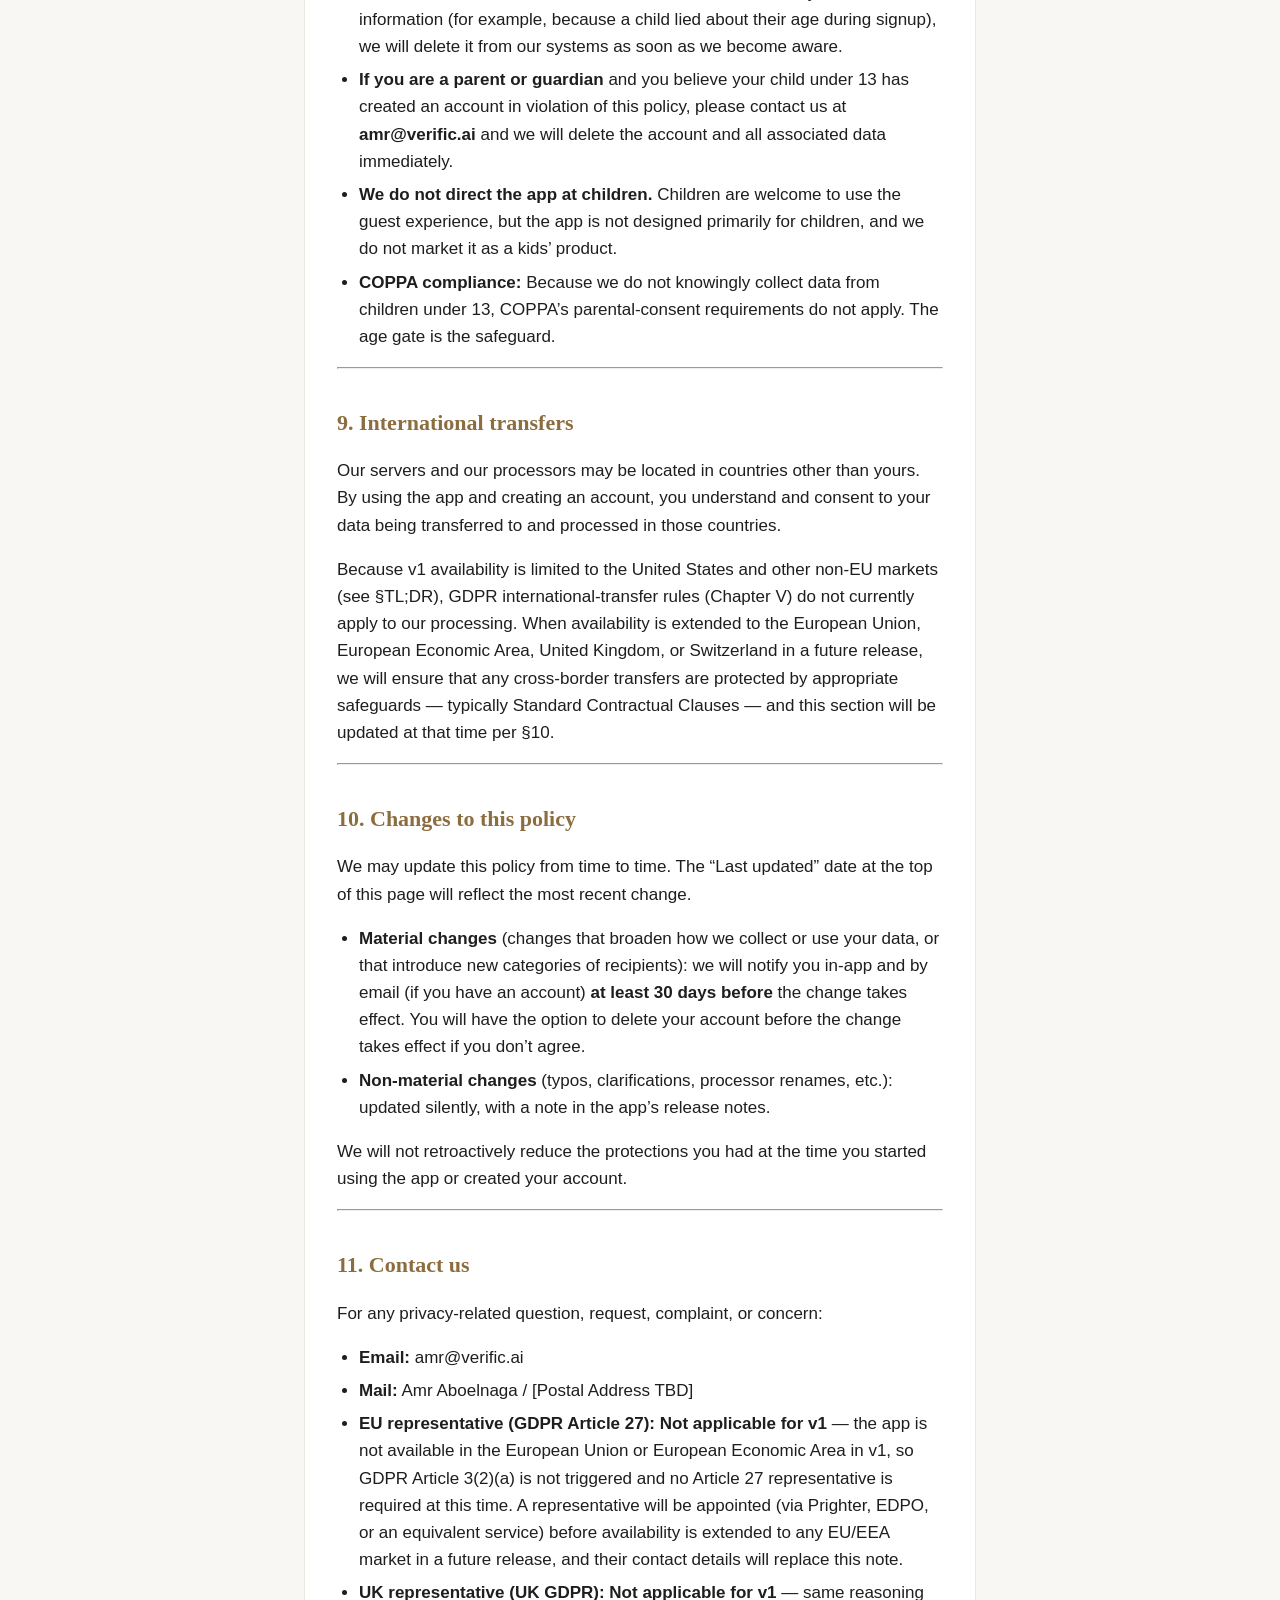
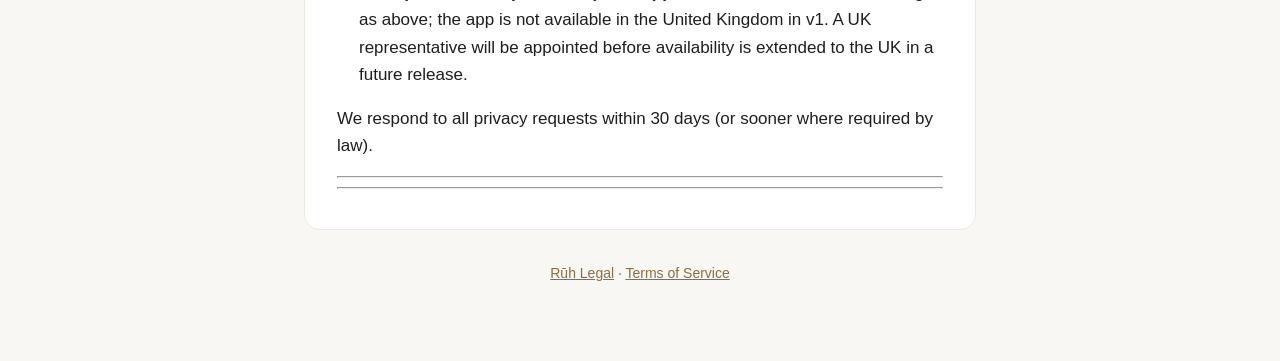
==== commit c8b779a5: "Use real PRIVACY.md/TERMS.md/THIRD_PARTY_NOTICES.md from app repo" ====
--- a/privacy.html
+++ b/privacy.html
@@ -10,218 +10,306 @@
   <main class="wrap">
     <a class="back" href="index.html">&larr; Rūh Legal</a>
     <article>
-      <h1>Privacy Policy</h1>
-      <p class="meta">Last updated: 21 April 2026</p>
-
-      <p>
-        This policy explains what information the Rūh iOS application
-        (&ldquo;<strong>Rūh</strong>&rdquo;, &ldquo;<strong>the app</strong>&rdquo;)
-        collects, how it is used, and the controls you have. Rūh is operated by
-        <strong>Amr Aboelnaga</strong>, based in the Commonwealth of Virginia,
-        United States. You can reach us at
-        <a href="mailto:amr@verific.ai">amr@verific.ai</a>.
-      </p>
-
-      <h2>1. Who this policy applies to</h2>
-      <p>
-        Rūh is offered to users in the United States and other non-EU,
-        non-UK, non-Swiss jurisdictions. It is not offered to users in the
-        European Economic Area, the United Kingdom, or Switzerland. If you
-        access Rūh from one of those regions, please do not use the app.
-      </p>
-
-      <h2>2. Information we collect</h2>
-
-      <h3>2.1 Information stored on your device</h3>
-      <p>
-        Most of what Rūh stores lives only on your iPhone and never leaves it
-        unless you explicitly enable Cloud Sync (§3) or Pronunciation Review
-        (§4). This includes:
-      </p>
-      <ul>
-        <li>Your reciter choice, theme, daily goal, and other preferences.</li>
-        <li>Your bookmarks and ayah notes.</li>
-        <li>Your memorisation (hifz) entries and practice history.</li>
-        <li>Your khatam plans and daily reading log.</li>
-        <li>Cached Qur&rsquo;an audio files and mushaf rendering caches.</li>
-      </ul>
-      <p>
-        This on-device data can be deleted at any time by signing out of your
-        account (if you created one) or by deleting the app.
-      </p>
-
-      <h3>2.2 Microphone audio (on-device recitation tracking)</h3>
-      <p>
-        When you start recitation tracking, Rūh accesses your microphone so it
-        can follow along with your reading in real time. Audio processed by the
-        on-device recitation tracker is <strong>never uploaded</strong>. It
-        exists only in memory while you are reciting and is discarded
-        immediately.
-      </p>
-
-      <h3>2.3 Account information (optional)</h3>
-      <p>
-        If you sign in with Apple, Apple shares with us a unique user identifier
-        and, the first time you sign in, your name and a (real or relay) email
-        address. We store these in our Supabase database to create your profile.
-        No password is stored or handled by us.
-      </p>
-
-      <h3>2.4 Cloud-synced content (opt-in)</h3>
-      <p>
-        When you are signed in and Cloud Sync is enabled, the following data
-        is uploaded to our Supabase backend so it can travel with you across
-        devices: profile fields (display name, age range, reading goal),
-        bookmarks, hifz entries with practice results, khatam plans, settings,
-        and ayah notes. We do <strong>not</strong> sync your microphone audio,
-        your reading-tracker history, or any device identifiers under this
-        flow.
-      </p>
-
-      <h3>2.5 Pronunciation Review audio (opt-in)</h3>
-      <p>
-        If you explicitly opt in to Pronunciation Review and request feedback
-        on a specific ayah, the recorded audio for that ayah is sent to our
-        GPU service (operated on Modal.com) for analysis. After the analysis
-        result is returned, the audio is discarded. It is not stored,
-        aggregated, or used to train any model. If this toggle is off in
-        Settings, no audio is ever transmitted.
-      </p>
-
-      <h3>2.6 Local notifications</h3>
-      <p>
-        Rūh schedules notification reminders entirely on-device using Apple&rsquo;s
-        local notifications API. No push tokens are collected and no
-        notifications are sent from a server.
-      </p>
-
-      <h3>2.7 Information we do not collect</h3>
-      <ul>
-        <li>We do not track you across other apps or websites.</li>
-        <li>We do not serve advertising and have no ad SDKs embedded.</li>
-        <li>We do not collect location data.</li>
-        <li>We do not access your contacts, photos, or calendar.</li>
-      </ul>
-
-      <h2>3. How information is used</h2>
-      <p>Information collected is used solely to:</p>
-      <ul>
-        <li>Provide and improve the core reading and memorisation features.</li>
-        <li>Sync your data across devices when you are signed in.</li>
-        <li>Return pronunciation feedback when you request it.</li>
-        <li>Respond to your support emails.</li>
-      </ul>
-      <p>
-        We do not sell, rent, or trade your personal information. We do not
-        use your data for advertising.
-      </p>
-
-      <h2>4. Who processes your data on our behalf</h2>
-      <ul>
-        <li>
-          <strong>Supabase</strong> — managed Postgres database and
-          authentication provider, hosted in the United States. Your profile
-          and cloud-synced content live here when Cloud Sync is enabled.
-        </li>
-        <li>
-          <strong>Modal Labs</strong> — ephemeral GPU compute provider, used
-          only when you submit an ayah for Pronunciation Review. Audio is
-          processed in memory and discarded.
-        </li>
-        <li>
-          <strong>Apple</strong> — Sign in with Apple, local notifications,
-          iCloud Keychain (for secure session tokens if you use it).
-        </li>
-        <li>
-          <strong>Expo Application Services</strong> — used for over-the-air
-          updates and crash diagnostics (only when Crash Diagnostics is on).
-        </li>
-      </ul>
-
-      <h2>5. Your controls</h2>
-      <ul>
-        <li>
-          <strong>Opt-in toggles</strong> for Pronunciation Review, Cloud Sync,
-          and Crash Diagnostics live in Settings &rarr; About and Settings
-          &rarr; Pronunciation review.
-        </li>
-        <li>
-          <strong>Export</strong>: if you are signed in you can request a
-          complete copy of your cloud-synced data from Settings &rarr; Account
-          &rarr; Export my data. The app produces a JSON file you can save or
-          share anywhere.
-        </li>
-        <li>
-          <strong>Delete account</strong>: Settings &rarr; Account &rarr; Delete
-          my account removes your profile and every server-side row tied to
-          your user ID. On-device data is also wiped on the device you triggered
-          the deletion from. This action is permanent.
-        </li>
-        <li>
-          <strong>Sign out</strong>: clears your local account state and wipes
-          app data on this device. A different user can then sign in to a
-          clean slate.
-        </li>
-      </ul>
-
-      <h2>6. Data retention</h2>
-      <p>
-        Cloud-synced data is retained for as long as you have an account. When
-        you delete your account, your server rows are deleted promptly. An
-        anonymised hash of your deletion event is kept in an audit log so we
-        can honour the deletion if the same Apple ID is used to create a new
-        account in the future.
-      </p>
-      <p>
-        Pronunciation Review audio is never retained. Log entries for the GPU
-        service retain only the non-content fields needed to diagnose
-        problems (request timestamp, duration, success/failure, anonymised
-        user hash) and are rotated out within 30 days.
-      </p>
-
-      <h2>7. Children</h2>
-      <p>
-        Rūh is intended for users aged 13 and over. We do not knowingly
-        collect personal information from anyone under 13. If you believe a
-        child under 13 has provided us with personal information, please
-        contact us and we will remove it.
-      </p>
-
-      <h2>8. Security</h2>
-      <p>
-        On-device data uses the iOS sandbox. Session tokens are stored in the
-        iOS Keychain. Data in transit to our backends is encrypted with TLS.
-        Supabase row-level security policies ensure a signed-in user can only
-        read and write their own rows. No system is perfectly secure; if you
-        believe your account has been compromised, contact us immediately.
-      </p>
-
-      <h2>9. California residents (CCPA/CPRA)</h2>
-      <p>
-        Californians may request to know what personal information we hold
-        about them, request deletion, and request correction. You can exercise
-        these rights through Settings &rarr; Account &rarr; Export my data
-        and Settings &rarr; Account &rarr; Delete my account, or by emailing
-        <a href="mailto:amr@verific.ai">amr@verific.ai</a>. We do not sell
-        personal information and we do not &ldquo;share&rdquo; it for
-        cross-context behavioural advertising.
-      </p>
-
-      <h2>10. Changes to this policy</h2>
-      <p>
-        If this policy changes in any material way, the &ldquo;Last updated&rdquo;
-        date above will change and the app will surface a short disclosure the
-        next time you open Settings &rarr; About. Continued use of Rūh after
-        such a change means you accept the revised policy.
-      </p>
-
-      <h2>11. Contact</h2>
-      <p>
-        Questions about this policy, or requests to exercise your rights,
-        should go to <a href="mailto:amr@verific.ai">amr@verific.ai</a>.
-      </p>
+<h1>Privacy Policy</h1>
+<p><strong>Last updated:</strong> 21 April 2026
+<strong>Effective date:</strong> [TBD]</p>
+<p>This is the privacy policy for <strong>Rūh</strong> (&ldquo;the app&rdquo;, &ldquo;we&rdquo;, &ldquo;us&rdquo;, &ldquo;our&rdquo;), an iOS application for reading, memorizing, and reciting the Qur&rsquo;an. The app is currently published by <strong>Amr Aboelnaga</strong> (&ldquo;the developer&rdquo;), an individual sole proprietor based in the <strong>Commonwealth of Virginia, United States of America</strong>. A limited liability company is planned to take over publishing the app; when it is formed, this policy will be updated with the LLC&rsquo;s legal name and jurisdiction, with advance notice to account users per §10.</p>
+<p>We&rsquo;ve written this in plain language. If anything is unclear, contact us at <strong>amr@verific.ai</strong>. A formal &ldquo;legal&rdquo; version of these terms governs in case of dispute, and is identical in substance.</p>
+<hr />
+<h2>TL;DR</h2>
+<ul>
+<li>The app works <strong>without an account</strong> for reading and memorization. Anyone of any age can open the app and start reading.</li>
+<li>An <strong>account is optional</strong>, and is required only for: cloud sync across devices, the pronunciation review feature (&ldquo;Muaalem&rdquo;), and any future social or community features.</li>
+<li>Accounts can be created with <strong>Sign in with Apple</strong>, <strong>Sign in with Google</strong>, or an <strong>email and password</strong>. You must be <strong>13 or older</strong> to create an account.</li>
+<li>Your microphone is used to track your recitation <strong>on your device only</strong>. Nothing is uploaded for that feature.</li>
+<li>One specific feature, <strong>pronunciation review (Muaalem)</strong>, sends a single verse&rsquo;s audio to our server for analysis when you ask for it. You opt in the first time, and you can turn it off any time. <strong>The recording is processed in memory, analyzed, and discarded within the same request. It is never written to disk, never logged, and never backed up.</strong> Only the analysis output (which letters, if any, the model thinks may have been mispronounced) is kept on your account so you can review your past sessions.</li>
+<li>We do not sell your data. We do not share it with advertisers. We do not use your recitation, your reading habits, or anything else to train any AI model — ours or anyone else&rsquo;s.</li>
+<li><strong>v1 availability is deliberately limited.</strong> We currently ship the app to the United States and selected non-EU markets. The European Union, European Economic Area (Iceland, Liechtenstein, Norway), United Kingdom, and Switzerland are <strong>not available in v1</strong> — these markets will be added in a future release once EU/UK data-protection representatives are in place. If you are reading this privacy policy from an excluded market, you are not currently our user; the GDPR / UK GDPR sections below describe how we will handle your data when availability is restored.</li>
+<li>You have full rights under CCPA (California), BIPA (Illinois), and other US state privacy laws. We honor GDPR-level rights globally as a matter of practice, even where local law doesn&rsquo;t require it.</li>
+</ul>
+<hr />
+<h2>1. Who this policy applies to</h2>
+<p>This policy applies to anyone who uses the app, with two distinct cases:</p>
+<ul>
+<li><strong>Guest users</strong> — anyone who opens the app without creating an account. Guest users can read the Qur&rsquo;an, use memorization features, and use real-time on-device recitation tracking. Guest data is stored only on the device.</li>
+<li><strong>Account users</strong> — anyone aged 13 or older who creates an account to enable cloud sync, the Muaalem pronunciation review feature, or future account-tied features.</li>
+</ul>
+<p>If you are <strong>under 13</strong>, you may use the app as a guest. You may not create an account. The app does not knowingly collect any personally identifiable information from users under 13. See §8 for details.</p>
+<hr />
+<h2>2. Information we collect</h2>
+<h3>2.1 Guest-mode information (stored only on your device)</h3>
+<p>When you use the app without an account, the following data is stored locally on your device using standard iOS storage. We never see it, it never leaves your phone, and uninstalling the app deletes all of it permanently.</p>
+<ul>
+<li>App settings (theme, font sizes, reciter choice, language preference, accessibility options)</li>
+<li>Memorization progress (which verses you&rsquo;ve practiced, when, your weak spots, hifz cycles)</li>
+<li>Reading progress (last page, bookmarks, reading streak, khatam tracking)</li>
+<li>Downloaded recitation audio</li>
+<li>Tajweed sensitivity preference</li>
+</ul>
+<p>If you later decide to create an account, you can choose to upload this local data to your new account so it syncs to your other devices. That migration is one-time and explicit — we don&rsquo;t reach into your phone.</p>
+<h3>2.2 Account information (only when you create an account)</h3>
+<p>When you create an account, we collect the following from your chosen sign-in method:</p>
+<table>
+<thead>
+<tr>
+<th>Sign-in method</th>
+<th>What we receive</th>
+</tr>
+</thead>
+<tbody>
+<tr>
+<td><strong>Sign in with Apple</strong></td>
+<td>A unique Apple-issued user identifier; your name (only if you choose to share it on the Apple consent screen); a relay email (<code>*@privaterelay.appleid.com</code>) which forwards to your real address but doesn&rsquo;t reveal it to us.</td>
+</tr>
+<tr>
+<td><strong>Sign in with Google</strong></td>
+<td>A unique Google-issued user identifier; your real email address; your name; your Google profile photo (if you have one).</td>
+</tr>
+<tr>
+<td><strong>Email and password</strong></td>
+<td>Your email address, your chosen display name, and a password (which we never store in plain text — it&rsquo;s hashed on our authentication provider).</td>
+</tr>
+</tbody>
+</table>
+<p>We may also generate and store on our servers:</p>
+<ul>
+<li>A unique user ID for your account in our system</li>
+<li>The date your account was created</li>
+<li>The date you last signed in</li>
+<li>Your account preferences (theme, daily goal, etc. — synced from device settings)</li>
+</ul>
+<p>We do <strong>not</strong> collect:</p>
+<ul>
+<li>Your phone number</li>
+<li>Your physical location (we use your timezone for prayer-time–style features only, and that&rsquo;s derived from your device, not GPS)</li>
+<li>Your contacts</li>
+<li>Your photos</li>
+<li>Advertising identifiers</li>
+<li>Cross-app tracking data (<code>IDFA</code>)</li>
+<li>Any biometric identifier</li>
+</ul>
+<h3>2.3 Sync data (only when you have an account)</h3>
+<p>When you are signed in, the following data is synchronized between your devices through our cloud storage:</p>
+<ul>
+<li>Memorization progress (hifz state, weak ayahs, mutashabihat practice)</li>
+<li>Mushaf bookmarks and last-read position</li>
+<li>Reading streak and khatam (completion cycle) tracking</li>
+<li>App settings (theme, font sizes, reciter choice, accessibility preferences)</li>
+<li>Daily-goal progress</li>
+</ul>
+<p>Sync is on by default for account users. You can pause sync from Settings.</p>
+<h3>2.4 Audio processed on your device only — never collected</h3>
+<p>The app uses your microphone in two distinct ways. The first is <strong>fully on-device</strong>:</p>
+<ul>
+<li><strong>Real-time recitation tracking.</strong> When you start a recitation session in the practice arena or mushaf view, the app uses your microphone to recognize Arabic words as you recite them, so that we can highlight words and follow your position in the verse. This processing happens entirely on your iPhone using a machine-learning model bundled inside the app. The audio stream is held only in memory for the duration of the recitation, then discarded the moment you stop. <strong>It is never recorded to disk, never uploaded, and never seen by us.</strong> This applies whether or not you have an account.</li>
+</ul>
+<h3>2.5 Audio sent to our server — only when you ask, only one verse at a time</h3>
+<p>The second microphone use is the <strong>pronunciation review</strong> feature (also called &ldquo;Muaalem&rdquo; in the interface). This feature is <strong>optional, account-required, and explicitly opt-in</strong>.</p>
+<ul>
+<li>The first time you tap the pronunciation review button, the app shows you a consent screen explaining exactly what&rsquo;s about to happen, asking for your confirmation. The two buttons are equal weight. There is no dark pattern.</li>
+<li>If you confirm, the recording for that <strong>single verse</strong> is sent over an encrypted connection (HTTPS, TLS 1.2 or higher) to a server operated by the developer for pronunciation analysis.</li>
+<li>The server returns a per-letter analysis of your pronunciation. <strong>The analysis output</strong> (which letters the model flagged, if any) is saved to your account so you can review your past sessions. The raw audio is not saved — only the analysis.</li>
+<li>Because the feature requires an account, the recording is <strong>associated with your user ID</strong> for the duration of the analysis and any subsequent retention period.</li>
+<li>The recording itself is <strong>ephemeral</strong>. It is held in memory on our server for the duration of the analysis request, processed, and released from memory as soon as the response is returned. We do not intentionally write the recording to durable storage (disk, database, object storage, or backups), and our server&rsquo;s logging is configured to capture only the surah and ayah numbers and the analysis outcome — never the audio bytes, audio metadata, or file names. See §5 for the retention table.</li>
+<li>The recording is <strong>never used to train any AI model</strong>, ours or anyone else&rsquo;s, unless you separately and explicitly opt in to such use. There is no such opt-in offered today.</li>
+<li>The recording is <strong>never shared</strong> with any third party other than the cloud infrastructure providers required to operate the feature (see §4).</li>
+</ul>
+<p>You can use the entire app — including memorization practice and on-device recitation tracking — without ever using pronunciation review.</p>
+<p>You can turn off pronunciation review entirely from Settings, in which case no audio will ever leave your device under any circumstances.</p>
+<h3>2.6 Diagnostic and crash data</h3>
+<p>The app may collect anonymized crash reports and basic operational diagnostics (e.g., &ldquo;the app crashed on screen X at time Y&rdquo;) to help us fix bugs. This data is not linked to your account or device identity. You can opt out of diagnostic collection from Settings.</p>
+<h3>2.7 What we don&rsquo;t collect, ever</h3>
+<p>We do not collect:</p>
+<ul>
+<li>Your physical location coordinates</li>
+<li>Your contacts</li>
+<li>Your photos or camera roll</li>
+<li>Advertising identifiers</li>
+<li>Cross-app tracking data</li>
+<li>Biometric data (other than the strictly-on-device, never-stored audio in §2.4)</li>
+<li>Any data from third-party advertising networks</li>
+<li>Anything used to build a behavioral profile of you</li>
+</ul>
+<hr />
+<h2>3. How we use the information</h2>
+<p>The on-device data described in §2.1 is used solely to make the app work for you on your device.</p>
+<p>The account data in §2.2 is used solely to give you a working account, sync your data across your devices, and let you sign back in.</p>
+<p>The sync data in §2.3 is used solely to keep your devices consistent. We do not analyze it for any purpose other than syncing.</p>
+<p>The audio in §2.5 is used solely to compute the pronunciation analysis you requested for the verse you submitted, and to return that analysis to your phone.</p>
+<p>We do not use any data for advertising, behavioral profiling, ad targeting, or training machine learning models. We do not run any analytics suite that builds a profile of you.</p>
+<hr />
+<h2>4. Sharing and third-party processors</h2>
+<p>We do not sell your data. We do not rent it. We do not give it to advertisers.</p>
+<p>We do use a small number of third-party service providers (&ldquo;processors&rdquo;) to run the technical infrastructure of the app. They process data only on our behalf, only for the purposes listed below, and only under contractual data-protection terms.</p>
+<table>
+<thead>
+<tr>
+<th>Processor</th>
+<th>Purpose</th>
+<th>What they receive</th>
+</tr>
+</thead>
+<tbody>
+<tr>
+<td><strong>Supabase, Inc.</strong> (authentication)</td>
+<td>User authentication for Apple/Google/email sign-in; token issuance</td>
+<td>Account identifiers, sign-in tokens, email, name. Supabase is SOC 2 Type II certified and offers a Data Processing Agreement with Standard Contractual Clauses for EU transfers.</td>
+</tr>
+<tr>
+<td><strong>Apple, Inc.</strong></td>
+<td>Sign in with Apple flow</td>
+<td>Whatever Apple chooses to share; we receive a relay email and an opaque user ID</td>
+</tr>
+<tr>
+<td><strong>Google LLC</strong></td>
+<td>Sign in with Google flow</td>
+<td>Whatever you authorize during the Google consent screen</td>
+</tr>
+<tr>
+<td><strong>Supabase, Inc.</strong> (Postgres storage)</td>
+<td>Storing your synced settings, hifz progress, bookmarks, khatam state, and pronunciation-review analysis outputs (not the raw audio — see §2.5)</td>
+<td>Your sync data from §2.3 and your analysis outputs, associated with your user ID</td>
+</tr>
+<tr>
+<td><strong>[Pronunciation review GPU host TBD — e.g., Modal, Runpod, Replicate, or Cloud Run GPU]</strong></td>
+<td>A separate, arm&rsquo;s-length GPU-hosted serverless service that runs the pronunciation analysis ML model. This service has no database connection, no Supabase credentials, and no persistent storage — its only job is to receive one verse&rsquo;s audio, validate your Supabase session token, run the model in memory on a GPU, return the analysis, and release the audio from memory. The audio is never transmitted to any other processor, including Supabase.</td>
+<td>The single-verse audio you submit, held in the service&rsquo;s request-lifetime memory only, for the duration of the analysis request. No persistent storage of any kind.</td>
+</tr>
+<tr>
+<td><strong>[Crash reporting TBD — e.g., Sentry, Apple&rsquo;s built-in crash reporting only]</strong></td>
+<td>Anonymized crash and diagnostic data</td>
+<td>App stack traces, device model, iOS version</td>
+</tr>
+</tbody>
+</table>
+<p>We may add or remove processors over time. Material changes to this list will be reflected here, and we will update the &ldquo;Last updated&rdquo; date.</p>
+<p>We will not transfer your data outside of these processors except where required by law (for example, in response to a valid court order). If we receive such a request, we will resist it where lawful, notify you where we are not legally prohibited from doing so, and disclose the minimum necessary.</p>
+<hr />
+<h2>5. Data retention</h2>
+<table>
+<thead>
+<tr>
+<th>Data</th>
+<th>How long we keep it</th>
+</tr>
+</thead>
+<tbody>
+<tr>
+<td><strong>Guest-mode data</strong></td>
+<td>Stored on your device until you delete the app or delete it from within the app. We never see it.</td>
+</tr>
+<tr>
+<td><strong>Account profile</strong> (email, name, user ID)</td>
+<td>For as long as your account exists. Deleted from primary storage within 30 days of account deletion; removed from rotating backups within 90 days.</td>
+</tr>
+<tr>
+<td><strong>Sync data</strong> (settings, hifz progress, bookmarks)</td>
+<td>For as long as your account exists. Deleted from primary storage within 30 days of account deletion; removed from rotating backups within 90 days.</td>
+</tr>
+<tr>
+<td><strong>Pronunciation review audio (raw recording)</strong></td>
+<td><strong>Ephemeral.</strong> Held in memory only, for the duration of the analysis request, then discarded. Never written to disk, a database, logs, or backups.</td>
+</tr>
+<tr>
+<td><strong>Pronunciation review analysis output</strong> (letters flagged, session metadata)</td>
+<td>For as long as your account exists. Deleted within 30 days of account deletion.</td>
+</tr>
+<tr>
+<td><strong>Crash diagnostics</strong></td>
+<td>90 days, then aggregated and the originals deleted.</td>
+</tr>
+</tbody>
+</table>
+<p><strong>Account deletion</strong> will be available in the app under Settings → Account → Delete account once accounts ship. Deletion is permanent and irreversible. After you delete your account, we have 30 days to remove your data from primary storage and 90 days to remove it from rotating backups.</p>
+<hr />
+<h2>6. Your rights</h2>
+<p>Regardless of where you live, we honor the following rights for everyone:</p>
+<ul>
+<li><strong>Right to access</strong> — You can request a copy of all data we hold about you.</li>
+<li><strong>Right to correct</strong> — You can correct anything inaccurate.</li>
+<li><strong>Right to delete</strong> — Once account creation is available in the app, you will be able to delete your account directly from Settings → Account → Delete account. Server-side data is then deleted per §5. In the meantime (before accounts ship), there is no account to delete, and all data lives only on your device.</li>
+<li><strong>Right to export</strong> — Once account creation is available, you will be able to request a portable copy of your data in a common machine-readable format from Settings → Account → Export my data.</li>
+<li><strong>Right to object and restrict</strong> — You can opt out of optional data flows (Muaalem, sync, crash diagnostics) without losing the ability to use the rest of the app.</li>
+<li><strong>Right to withdraw consent</strong> — Where we rely on your consent, you can withdraw it at any time without affecting the lawfulness of processing before the withdrawal.</li>
+<li><strong>Right to complain</strong> — If you live in the EU/EEA or UK, you can complain to your local Data Protection Authority. We&rsquo;d prefer you contact us first so we can fix the problem.</li>
+</ul>
+<p>To exercise any of these rights, write to <strong>amr@verific.ai</strong>. We will respond within <strong>30 days</strong> (or the time required by your local law, whichever is shorter).</p>
+<h3>6.1 Specific notes for EU / UK / EEA users (GDPR &amp; UK GDPR)</h3>
+<p><strong>Applicability note:</strong> v1 of the app is not shipped to the European Union, European Economic Area, United Kingdom, or Switzerland (see §TL;DR). The provisions in this section describe the posture we will operate under when availability is restored to those markets, and they govern any handling of EU/UK/EEA personal data we receive in the meantime (for example, if a user in an excluded market sideloads the app or travels).</p>
+<ul>
+<li><strong>Data controller:</strong> Amr Aboelnaga, an individual sole proprietor resident in the Commonwealth of Virginia, United States, at [physical postal address TBD — required by Apple for the privacy policy URL].</li>
+<li><strong>Lawful bases for processing:</strong></li>
+<li>Account creation and sync: performance of a contract you entered into with us by creating an account.</li>
+<li>Pronunciation review (Muaalem): your explicit consent.</li>
+<li>Crash diagnostics: our legitimate interest in keeping the app stable and fixing bugs, balanced against your reasonable expectations.</li>
+<li>On-device ASR: not &ldquo;processing&rdquo; by us at all, since we never receive the data.</li>
+<li><strong>International transfers:</strong> Some of our processors are based outside the EU. Where required, transfers are covered by Standard Contractual Clauses (SCCs) approved by the European Commission.</li>
+<li><strong>No automated decision-making with legal effects.</strong> Pronunciation review is feedback for you about your recitation; it does not produce legal or similarly significant effects.</li>
+<li><strong>Article 27 representative:</strong> we will appoint a designated EU representative and a separate UK representative before reopening availability to either market. Until that appointment is in place, we do not offer goods or services to EU/UK users, which is the legal threshold under Article 3(2)(a).</li>
+</ul>
+<h3>6.2 Specific notes for California users (CCPA / CPRA)</h3>
+<ul>
+<li>We do <strong>not</strong> &ldquo;sell&rdquo; or &ldquo;share&rdquo; personal information as those terms are defined in the CCPA/CPRA.</li>
+<li>We do not knowingly collect personal information from California residents under 16 (and not from anyone under 13 anywhere).</li>
+<li>You have the right to know, delete, correct, and limit use of sensitive personal information. Voice recordings are sensitive personal information under CPRA; we collect them only with your explicit consent and only for the pronunciation review feature.</li>
+</ul>
+<h3>6.3 Specific notes for Illinois users (BIPA)</h3>
+<p>Illinois&rsquo;s Biometric Information Privacy Act (740 ILCS 14/) treats voice recordings used to identify an individual as &ldquo;biometric identifiers&rdquo; and requires (a) written informed consent before collection, (b) a published retention schedule and destruction timeline, and (c) a written policy governing the data.</p>
+<ul>
+<li><strong>Our use of voice recordings is narrow and purpose-limited:</strong> the pronunciation review feature processes your audio in real time to produce a pronunciation analysis. We <strong>do not</strong> use voice data to identify you, to build a voiceprint, or to verify your identity. Your identity is established through your account, not your voice.</li>
+<li><strong>Consent:</strong> before your first use of the pronunciation review feature, the app shows you a consent screen explaining that the audio will be sent to our server, analyzed, and discarded. You must tap &ldquo;Send this verse&rdquo; to proceed. This is the &ldquo;written release&rdquo; required by BIPA §15(b)(3) — under Illinois case law (see <em>Rosenbach v. Six Flags</em>), an in-app click-through constitutes a signed release for this purpose.</li>
+<li><strong>Retention schedule:</strong> voice recordings are retained for the duration of the analysis request only (typically a few seconds) and are then destroyed by being released from memory. No voice recording is retained longer than the single HTTP request that carried it. This is the published destruction schedule required by BIPA §15(a).</li>
+<li><strong>Written policy:</strong> this section of the Privacy Policy is that written policy.</li>
+<li><strong>Additional restrictions under BIPA §15(c) and §15(d):</strong> we do not profit from, sell, lease, or otherwise profit from voice data, and we do not disclose it except to the developer-operated processor that runs the analysis model.</li>
+</ul>
+<p>If you are an Illinois resident and have questions about how BIPA applies to your use of this app, please contact us at <strong>amr@verific.ai</strong>.</p>
+<hr />
+<h2>7. Security</h2>
+<p>We take security seriously, but no system is unbreakable. Here&rsquo;s what we do and what you should know:</p>
+<ul>
+<li>All network traffic between the app and our servers uses HTTPS with TLS 1.2 or higher.</li>
+<li>Passwords (when using the email/password sign-in option) are hashed by Supabase Auth using bcrypt. We never see your plain-text password, not even at the moment of sign-up.</li>
+<li>Audio uploaded for pronunciation review is <strong>held in memory only</strong> for the duration of the analysis request and is never written to durable storage, so there is no at-rest encryption to describe — the data does not come to rest.</li>
+<li>Account access is protected by your chosen sign-in method&rsquo;s protections (Apple ID, Google account, or your password).</li>
+<li>We do not contain any cryptography subject to U.S. export restriction; the app uses only standard iOS HTTPS.</li>
+</ul>
+<p>If we ever experience a security incident affecting your data, we will notify the relevant supervisory authorities and affected users within the timeframe required by applicable law. Specifically: under GDPR Article 33, we will notify the competent supervisory authority within <strong>72 hours</strong> of becoming aware of a personal-data breach and, under Article 34, notify affected individuals without undue delay where the breach is likely to result in a high risk to their rights. In other jurisdictions — including California, New York, Illinois, and the various U.S. state data-breach notification laws — we will comply with each jurisdiction&rsquo;s specific notification window and content requirements (which vary from &ldquo;without undue delay&rdquo; to 30–60 days).</p>
+<hr />
+<h2>8. Children&rsquo;s privacy</h2>
+<p>The app is rated <strong>4+</strong> in the App Store because the content (the Qur&rsquo;an itself) is appropriate for all ages. <strong>However, account creation is restricted to users aged 13 or older.</strong></p>
+<ul>
+<li><strong>Under 13s</strong> can use the app as guests. They can read, navigate the mushaf, practice memorization, and use the on-device recitation tracking. Nothing they do is collected or transmitted off the device.</li>
+<li><strong>Under 13s cannot create an account, cannot use Muaalem (pronunciation review), and cannot use cloud sync.</strong> These features all require an account, and account creation requires self-attestation that you are 13 or older.</li>
+<li><strong>We do not knowingly collect personally identifiable information from children under 13.</strong> If we discover that we have inadvertently received such information (for example, because a child lied about their age during signup), we will delete it from our systems as soon as we become aware.</li>
+<li><strong>If you are a parent or guardian</strong> and you believe your child under 13 has created an account in violation of this policy, please contact us at <strong>amr@verific.ai</strong> and we will delete the account and all associated data immediately.</li>
+<li><strong>We do not direct the app at children.</strong> Children are welcome to use the guest experience, but the app is not designed primarily for children, and we do not market it as a kids&rsquo; product.</li>
+<li><strong>COPPA compliance:</strong> Because we do not knowingly collect data from children under 13, COPPA&rsquo;s parental-consent requirements do not apply. The age gate is the safeguard.</li>
+</ul>
+<hr />
+<h2>9. International transfers</h2>
+<p>Our servers and our processors may be located in countries other than yours. By using the app and creating an account, you understand and consent to your data being transferred to and processed in those countries.</p>
+<p>Because v1 availability is limited to the United States and other non-EU markets (see §TL;DR), GDPR international-transfer rules (Chapter V) do not currently apply to our processing. When availability is extended to the European Union, European Economic Area, United Kingdom, or Switzerland in a future release, we will ensure that any cross-border transfers are protected by appropriate safeguards — typically Standard Contractual Clauses — and this section will be updated at that time per §10.</p>
+<hr />
+<h2>10. Changes to this policy</h2>
+<p>We may update this policy from time to time. The &ldquo;Last updated&rdquo; date at the top of this page will reflect the most recent change.</p>
+<ul>
+<li><strong>Material changes</strong> (changes that broaden how we collect or use your data, or that introduce new categories of recipients): we will notify you in-app and by email (if you have an account) <strong>at least 30 days before</strong> the change takes effect. You will have the option to delete your account before the change takes effect if you don&rsquo;t agree.</li>
+<li><strong>Non-material changes</strong> (typos, clarifications, processor renames, etc.): updated silently, with a note in the app&rsquo;s release notes.</li>
+</ul>
+<p>We will not retroactively reduce the protections you had at the time you started using the app or created your account.</p>
+<hr />
+<h2>11. Contact us</h2>
+<p>For any privacy-related question, request, complaint, or concern:</p>
+<ul>
+<li><strong>Email:</strong> amr@verific.ai</li>
+<li><strong>Mail:</strong> Amr Aboelnaga / [Postal Address TBD]</li>
+<li><strong>EU representative (GDPR Article 27):</strong> <strong>Not applicable for v1</strong> — the app is not available in the European Union or European Economic Area in v1, so GDPR Article 3(2)(a) is not triggered and no Article 27 representative is required at this time. A representative will be appointed (via Prighter, EDPO, or an equivalent service) before availability is extended to any EU/EEA market in a future release, and their contact details will replace this note.</li>
+<li><strong>UK representative (UK GDPR):</strong> <strong>Not applicable for v1</strong> — same reasoning as above; the app is not available in the United Kingdom in v1. A UK representative will be appointed before availability is extended to the UK in a future release.</li>
+</ul>
+<p>We respond to all privacy requests within 30 days (or sooner where required by law).</p>
+<hr />
+<hr />
     </article>
-
     <footer>
       <p><a href="index.html">Rūh Legal</a> &middot; <a href="terms.html">Terms of Service</a></p>
     </footer>
